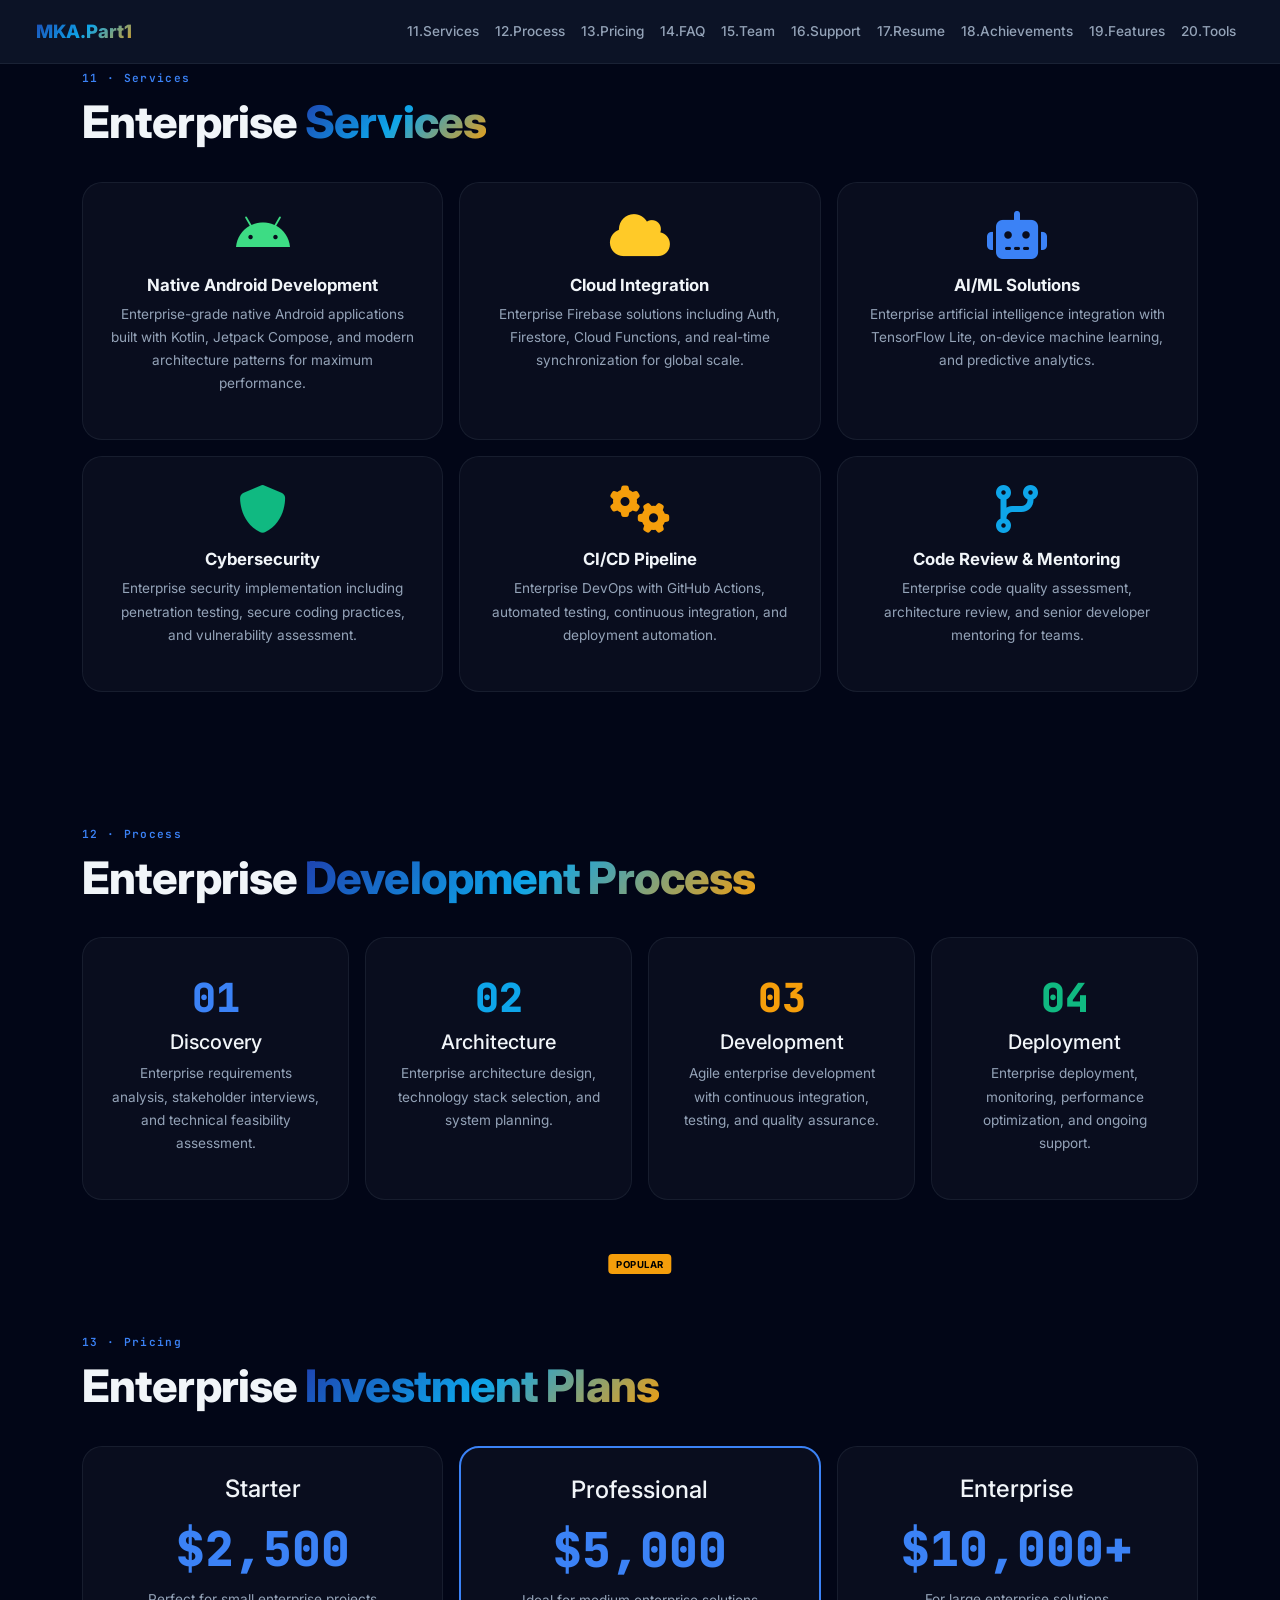
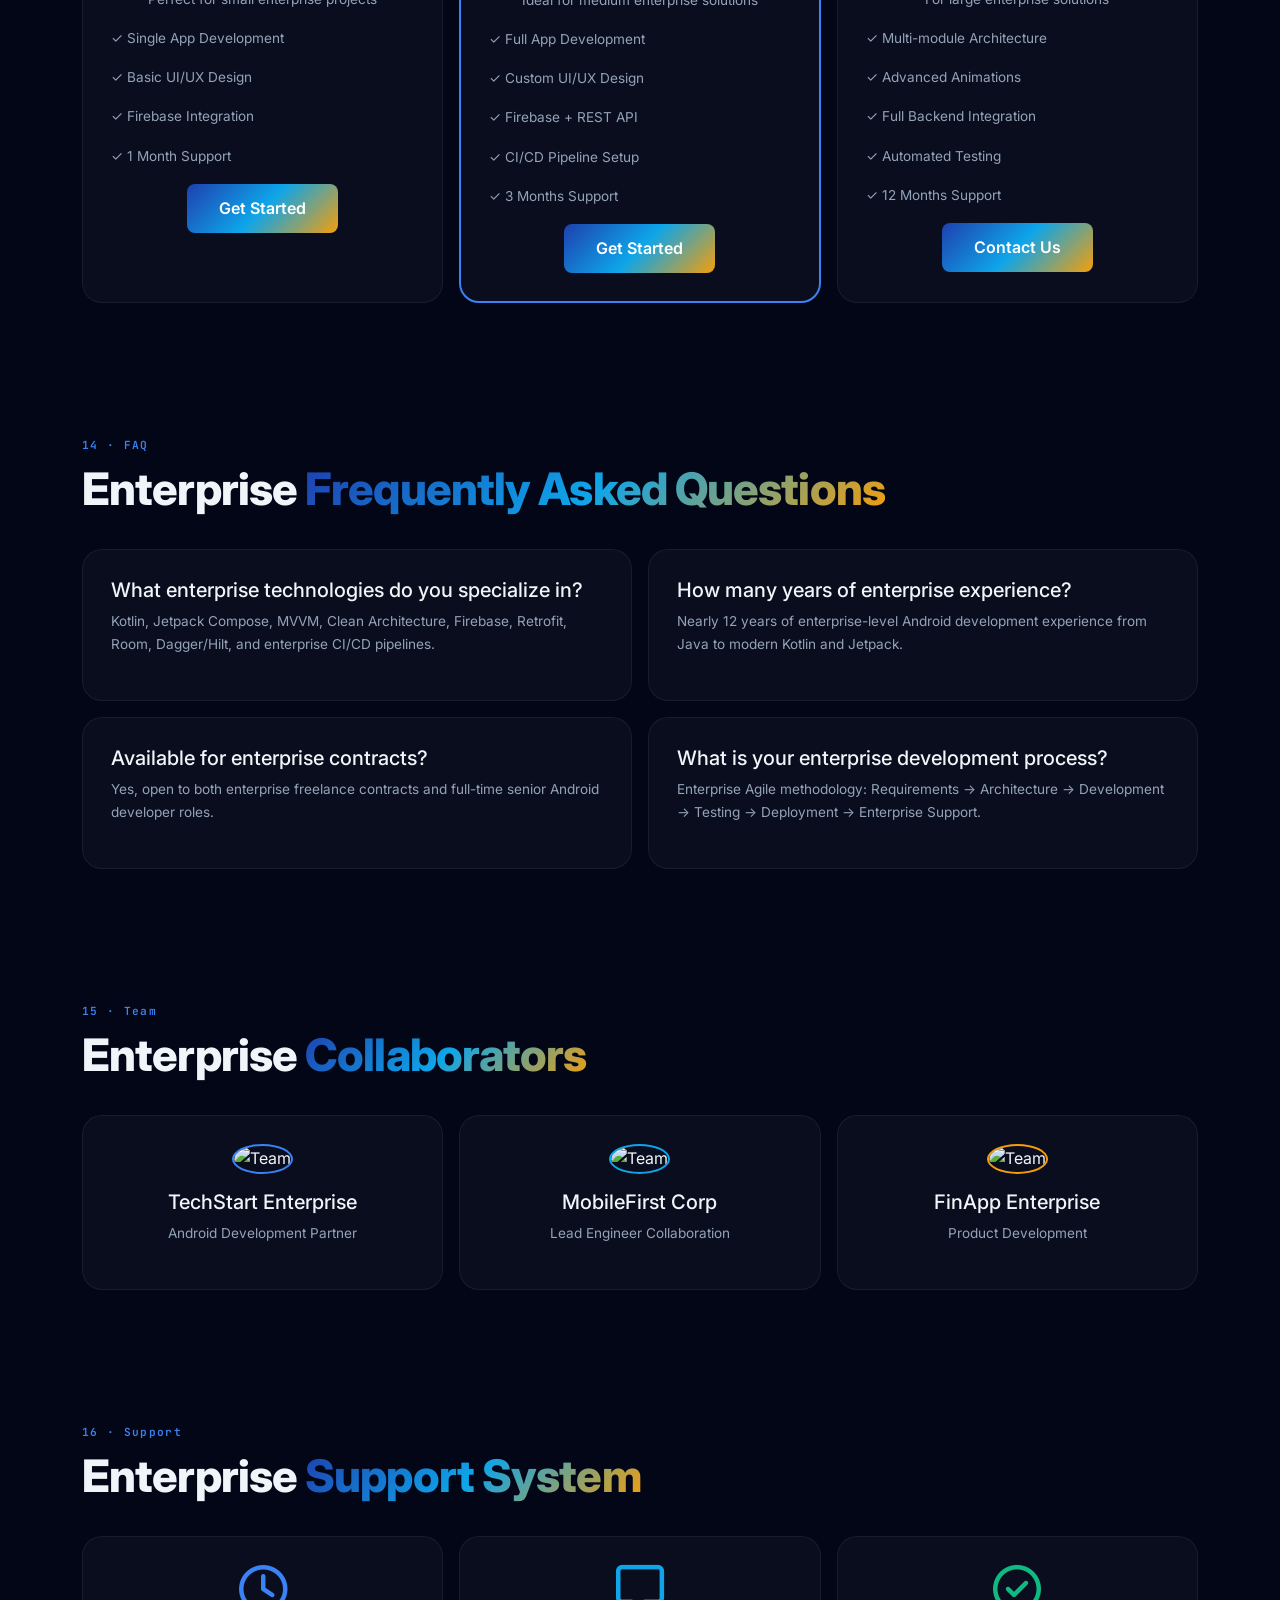
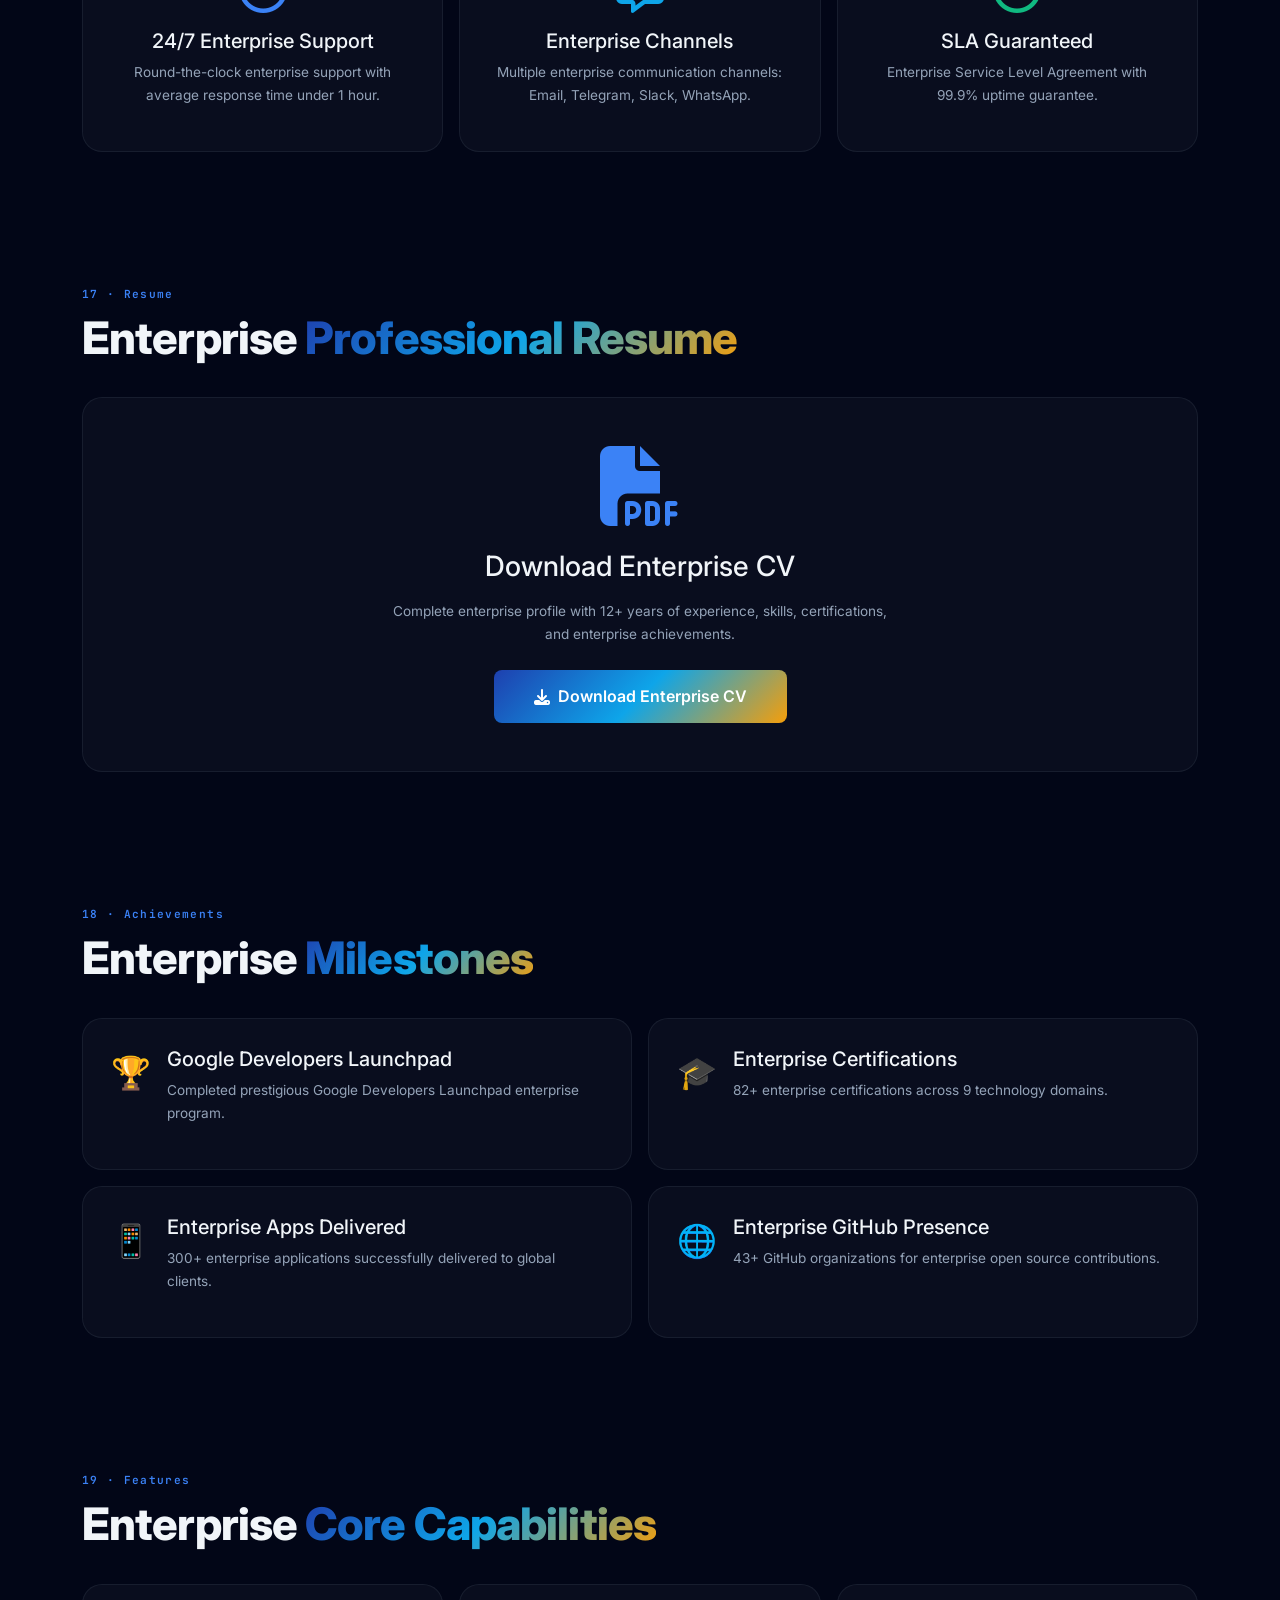
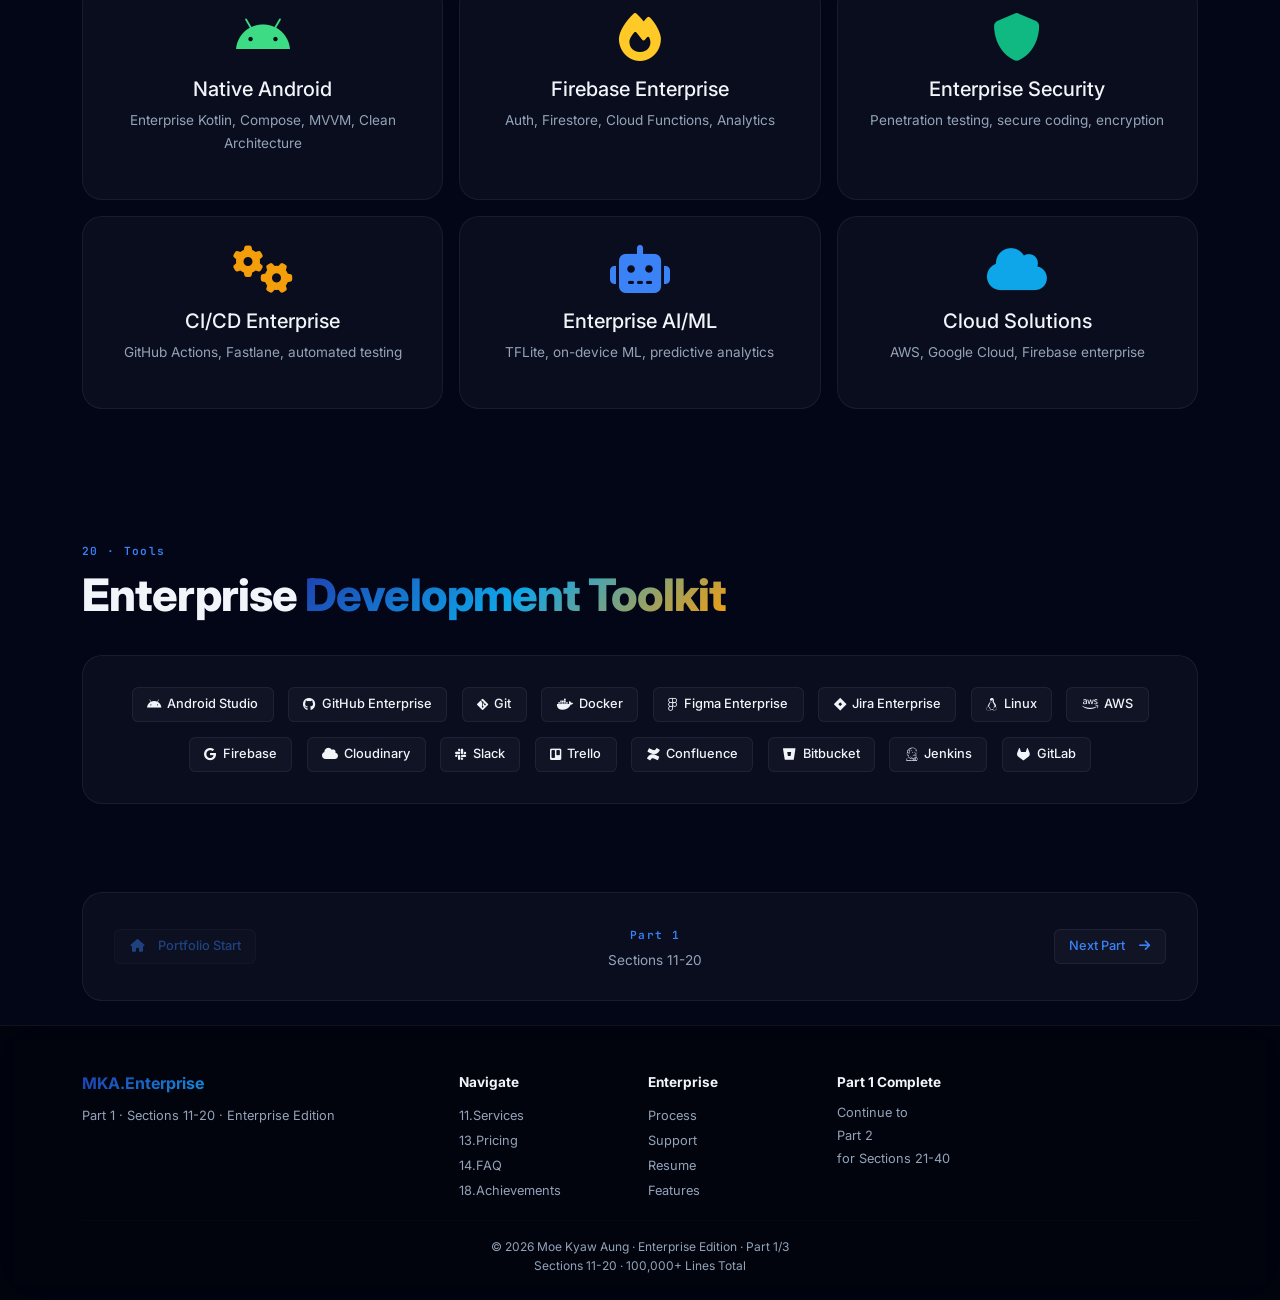
==== index.html @ 83a9dd4d "Update print statement from 'Hello' to 'Goodbye'" ====
<!DOCTYPE html>
<html lang="en" data-bs-theme="dark">
<head>
  <meta charset="UTF-8">
  <meta name="viewport" content="width=device-width, initial-scale=1.0">
  <title>Supreme Portfolio V6 · Part 1 · Sections 11-20</title>
  <meta name="description" content="Enterprise Portfolio Part 1 - Sections 11-20. Professional Android Developer Portfolio.">
  <meta name="keywords" content="Android Developer, Enterprise, Professional Portfolio, 60 Sections">
  <meta name="author" content="Moe Kyaw Aung">
  <link rel="icon" href="https://res.cloudinary.com/dye5qpwii/image/upload/v1778763535/MKA_25_lbx6fb.webp">
<link rel="stylesheet" href="./assets/css/enterprise-shared.css">
  <!-- Fonts -->
  <link rel="preconnect" href="https://fonts.googleapis.com">
  <link rel="preconnect" href="https://fonts.gstatic.com" crossorigin>
  <link href="https://fonts.googleapis.com/css2?family=Inter:wght@300;400;500;600;700;800;900&family=JetBrains+Mono:wght@400;500;700&family=Noto+Sans+Myanmar:wght@400;700;900&family=DM+Sans:wght@400;500;700&display=swap" rel="stylesheet">

  <!-- Bootstrap 5.3.3 -->
  <link href="https://cdn.jsdelivr.net/npm/bootstrap@5.3.3/dist/css/bootstrap.min.css" rel="stylesheet">
  
  <!-- Font Awesome 6.5.2 -->
  <link rel="stylesheet" href="https://cdnjs.cloudflare.com/ajax/libs/font-awesome/6.5.2/css/all.min.css">
  
  <!-- AOS -->
  <link href="https://unpkg.com/aos@2.3.4/dist/aos.css" rel="stylesheet">

  <style>
    /* ================================================================
       ENTERPRISE EDITION - PART 1 (Sections 11-20)
       ================================================================ */

    :root {
      --ep-primary: #1e40af;
      --ep-primary-dark: #1e3a8a;
      --ep-primary-light: #3b82f6;
      --ep-secondary: #0ea5e9;
      --ep-accent: #f59e0b;
      --ep-accent2: #10b981;
      --ep-dark: #0f172a;
      --ep-darker: #020617;
      --ep-light: #f8fafc;
      --ep-glass: rgba(255,255,255,0.03);
      --ep-glass-border: rgba(255,255,255,0.06);
      --ep-glass-shadow: 0 4px 24px rgba(0,0,0,0.2);
      --ep-radius: 0.75rem;
      --ep-radius-lg: 1.25rem;
      --ep-transition: 0.3s cubic-bezier(0.4, 0, 0.2, 1);
      --ep-font-sans: 'Inter', -apple-system, sans-serif;
      --ep-font-mono: 'JetBrains Mono', monospace;
      --ep-font-myan: 'Noto Sans Myanmar', sans-serif;
      --ep-font-dm: 'DM Sans', sans-serif;
      --ep-text: #f1f5f9;
      --ep-text-secondary: #94a3b8;
      --ep-gradient: linear-gradient(135deg, #1e40af, #0ea5e9, #f59e0b);
      --ep-border: rgba(148, 163, 184, 0.1);
    }

    [data-bs-theme="light"] {
      --ep-glass: rgba(0,0,0,0.02);
      --ep-glass-border: rgba(0,0,0,0.06);
      --ep-dark: #f8fafc;
      --ep-darker: #ffffff;
      --ep-text: #0f172a;
      --ep-text-secondary: #64748b;
      --ep-border: rgba(0,0,0,0.08);
    }

    * { box-sizing: border-box; margin: 0; padding: 0; }
    html { scroll-behavior: smooth; scroll-padding-top: 80px; }
    body {
      font-family: var(--ep-font-sans);
      background: var(--ep-darker);
      color: var(--ep-text);
      overflow-x: hidden;
      line-height: 1.6;
      -webkit-font-smoothing: antialiased;
    }
    a { color: var(--ep-primary-light); text-decoration: none; transition: color var(--ep-transition); }
    a:hover { color: var(--ep-secondary); }
    .myan { font-family: var(--ep-font-myan); }
    .mono { font-family: var(--ep-font-mono); }
    .dm { font-family: var(--ep-font-dm); }

    /* Navigation */
    .ep-nav {
      backdrop-filter: blur(20px);
      background: rgba(15,23,42,0.85) !important;
      border-bottom: 1px solid var(--ep-border);
      padding: 0.75rem 1.5rem;
    }
    .ep-nav-brand {
      font-weight: 800;
      font-size: 1.15rem;
      background: var(--ep-gradient);
      -webkit-background-clip: text;
      -webkit-text-fill-color: transparent;
    }
    .ep-nav .nav-link {
      font-weight: 500;
      font-size: 0.85rem;
      color: var(--ep-text-secondary) !important;
      padding: 0.4rem 0.8rem;
      border-radius: 0.4rem;
      transition: all var(--ep-transition);
    }
    .ep-nav .nav-link:hover { color: var(--ep-text) !important; background: var(--ep-glass); }

    /* Section Styles */
    .ep-section {
      padding: 4rem 0;
      position: relative;
    }
    .ep-label {
      display: inline-block;
      font-family: var(--ep-font-mono);
      font-size: 0.7rem;
      letter-spacing: 0.12em;
      color: var(--ep-primary-light);
      margin-bottom: 0.5rem;
      font-weight: 600;
    }
    .ep-title {
      font-size: clamp(1.8rem, 3.5vw, 2.8rem);
      font-weight: 800;
      margin-bottom: 2rem;
      letter-spacing: -0.02em;
    }
    .ep-gradient-text {
      background: var(--ep-gradient);
      -webkit-background-clip: text;
      -webkit-text-fill-color: transparent;
    }
    .ep-card {
      background: var(--ep-glass);
      border: 1px solid var(--ep-border);
      border-radius: var(--ep-radius-lg);
      padding: 1.75rem;
      transition: all var(--ep-transition);
      height: 100%;
    }
    .ep-card:hover {
      border-color: var(--ep-primary-light);
      transform: translateY(-3px);
      box-shadow: var(--ep-glass-shadow);
    }
    .ep-card-icon { font-size: 2rem; margin-bottom: 0.75rem; display: block; }
    .ep-card-title { font-weight: 700; font-size: 1.05rem; margin-bottom: 0.5rem; }
    .ep-card-text { color: var(--ep-text-secondary); font-size: 0.85rem; line-height: 1.7; }

    /* Counter */
    .ep-counter { text-align: center; padding: 1.5rem; }
    .ep-counter-num { font-size: 2.5rem; font-weight: 800; color: var(--ep-primary-light); font-family: var(--ep-font-mono); line-height: 1; }
    .ep-counter-label { font-size: 0.8rem; color: var(--ep-text-secondary); margin-top: 0.25rem; }

    /* Timeline */
    .ep-timeline { position: relative; padding-left: 2rem; }
    .ep-timeline::before { content: ''; position: absolute; left: 0; top: 0; bottom: 0; width: 2px; background: var(--ep-border); }
    .ep-timeline-item { position: relative; padding-bottom: 1.5rem; }
    .ep-timeline-item::before { content: ''; position: absolute; left: -2.1rem; top: 0.4rem; width: 8px; height: 8px; background: var(--ep-primary-light); border-radius: 50%; }
    .ep-timeline-year { font-family: var(--ep-font-mono); font-size: 0.8rem; color: var(--ep-primary-light); font-weight: 600; }

    /* Skill Chip */
    .ep-skill {
      display: inline-flex; align-items: center; gap: 0.4rem;
      padding: 0.4rem 0.9rem; background: var(--ep-glass);
      border: 1px solid var(--ep-border); border-radius: 0.4rem;
      font-size: 0.8rem; font-weight: 500; margin: 0.2rem;
      transition: all var(--ep-transition);
    }
    .ep-skill:hover { border-color: var(--ep-primary-light); transform: translateY(-2px); }

    /* Progress */
    .ep-progress { height: 5px; background: var(--ep-border); border-radius: 3px; overflow: hidden; }
    .ep-progress-fill { height: 100%; background: var(--ep-gradient); border-radius: 3px; transition: width 1.5s ease; }

    /* Badge */
    .ep-badge {
      display: inline-block; padding: 0.15rem 0.5rem; border-radius: 0.25rem;
      font-size: 0.6rem; font-weight: 700; background: var(--ep-primary); color: #fff;
      text-transform: uppercase; letter-spacing: 0.05em;
    }

    /* Footer */
    .ep-footer {
      background: rgba(0,0,0,0.4); backdrop-filter: blur(20px);
      border-top: 1px solid var(--ep-border); padding: 3rem 0 1.5rem;
    }
    .ep-footer h5 { font-weight: 700; font-size: 0.85rem; margin-bottom: 0.8rem; }
    .ep-footer a { color: var(--ep-text-secondary); font-size: 0.8rem; display: block; padding: 0.15rem 0; }
    .ep-footer a:hover { color: var(--ep-primary-light); }

    /* Responsive */
    @media (max-width: 767px) {
      .ep-section { padding: 2.5rem 0; }
    }
  </style>
</head>

<body>
  
<nav class="navbar navbar-expand-lg ep-nav fixed-top">
  <div class="container-fluid">
    <a class="navbar-brand ep-nav-brand" href="#section11">
      MKA.Part1
    </a>

    <button
      class="navbar-toggler border-0"
      type="button"
      data-bs-toggle="collapse"
      data-bs-target="#navPart1"
      aria-controls="navPart1"
      aria-expanded="false"
      aria-label="Toggle navigation"
    >
      <span
        class="navbar-toggler-icon"
        style="filter: invert(1);"
      ></span>
    </button>

    <div class="collapse navbar-collapse" id="navPart1">
      <ul class="navbar-nav ms-auto">
        <li class="nav-item">
          <a class="nav-link" href="#section11">11.Services</a>
        </li>
        <li class="nav-item">
          <a class="nav-link" href="#section12">12.Process</a>
        </li>
        <li class="nav-item">
          <a class="nav-link" href="#section13">13.Pricing</a>
        </li>
        <li class="nav-item">
          <a class="nav-link" href="#section14">14.FAQ</a>
        </li>
        <li class="nav-item">
          <a class="nav-link" href="#section15">15.Team</a>
        </li>
        <li class="nav-item">
          <a class="nav-link" href="#section16">16.Support</a>
        </li>
        <li class="nav-item">
          <a class="nav-link" href="#section17">17.Resume</a>
        </li>
        <li class="nav-item">
          <a class="nav-link" href="#section18">18.Achievements</a>
        </li>
        <li class="nav-item">
          <a class="nav-link" href="#section19">19.Features</a>
        </li>
        <li class="nav-item">
          <a class="nav-link" href="#section20">20.Tools</a>
        </li>
      </ul>
    </div>
  </div>
</nav>
  <!-- ================================================================ -->
  <!-- SECTION 11: SERVICES (Enterprise) -->
  <!-- ================================================================ -->
  <section class="ep-section" id="section11" data-aos="fade-up">
    <div class="container">
      <div class="ep-label">11 · Services</div>
      <h2 class="ep-title">Enterprise <span class="ep-gradient-text">Services</span></h2>
      <div class="row g-3">
        <div class="col-md-6 col-lg-4">
          <div class="ep-card text-center">
            <i class="fa-brands fa-android fa-3x mb-3" style="color: #3DDC84;"></i>
            <h4 class="ep-card-title">Native Android Development</h4>
            <p class="ep-card-text">Enterprise-grade native Android applications built with Kotlin, Jetpack Compose, and modern architecture patterns for maximum performance.</p>
          </div>
        </div>
        <div class="col-md-6 col-lg-4">
          <div class="ep-card text-center">
            <i class="fa-solid fa-cloud fa-3x mb-3" style="color: #FFCA28;"></i>
            <h4 class="ep-card-title">Cloud Integration</h4>
            <p class="ep-card-text">Enterprise Firebase solutions including Auth, Firestore, Cloud Functions, and real-time synchronization for global scale.</p>
          </div>
        </div>
        <div class="col-md-6 col-lg-4">
          <div class="ep-card text-center">
            <i class="fa-solid fa-robot fa-3x mb-3" style="color: var(--ep-primary-light);"></i>
            <h4 class="ep-card-title">AI/ML Solutions</h4>
            <p class="ep-card-text">Enterprise artificial intelligence integration with TensorFlow Lite, on-device machine learning, and predictive analytics.</p>
          </div>
        </div>
        <div class="col-md-6 col-lg-4">
          <div class="ep-card text-center">
            <i class="fa-solid fa-shield fa-3x mb-3" style="color: #10b981;"></i>
            <h4 class="ep-card-title">Cybersecurity</h4>
            <p class="ep-card-text">Enterprise security implementation including penetration testing, secure coding practices, and vulnerability assessment.</p>
          </div>
        </div>
        <div class="col-md-6 col-lg-4">
          <div class="ep-card text-center">
            <i class="fa-solid fa-gears fa-3x mb-3" style="color: var(--ep-accent);"></i>
            <h4 class="ep-card-title">CI/CD Pipeline</h4>
            <p class="ep-card-text">Enterprise DevOps with GitHub Actions, automated testing, continuous integration, and deployment automation.</p>
          </div>
        </div>
        <div class="col-md-6 col-lg-4">
          <div class="ep-card text-center">
            <i class="fa-solid fa-code-branch fa-3x mb-3" style="color: var(--ep-secondary);"></i>
            <h4 class="ep-card-title">Code Review & Mentoring</h4>
            <p class="ep-card-text">Enterprise code quality assessment, architecture review, and senior developer mentoring for teams.</p>
          </div>
        </div>
      </div>
    </div>
  </section>

  <!-- ================================================================ -->
  <!-- SECTION 12: PROCESS (Enterprise Workflow) -->
  <!-- ================================================================ -->
  <section class="ep-section" id="section12" data-aos="fade-up">
    <div class="container">
      <div class="ep-label">12 · Process</div>
      <h2 class="ep-title">Enterprise <span class="ep-gradient-text">Development Process</span></h2>
      <div class="row g-3">
        <div class="col-md-3">
          <div class="ep-card text-center">
            <div style="font-size: 2.5rem; color: var(--ep-primary-light); font-weight: 800; font-family: var(--ep-font-mono);">01</div>
            <h5>Discovery</h5>
            <p class="ep-card-text">Enterprise requirements analysis, stakeholder interviews, and technical feasibility assessment.</p>
          </div>
        </div>
        <div class="col-md-3">
          <div class="ep-card text-center">
            <div style="font-size: 2.5rem; color: var(--ep-secondary); font-weight: 800; font-family: var(--ep-font-mono);">02</div>
            <h5>Architecture</h5>
            <p class="ep-card-text">Enterprise architecture design, technology stack selection, and system planning.</p>
          </div>
        </div>
        <div class="col-md-3">
          <div class="ep-card text-center">
            <div style="font-size: 2.5rem; color: var(--ep-accent); font-weight: 800; font-family: var(--ep-font-mono);">03</div>
            <h5>Development</h5>
            <p class="ep-card-text">Agile enterprise development with continuous integration, testing, and quality assurance.</p>
          </div>
        </div>
        <div class="col-md-3">
          <div class="ep-card text-center">
            <div style="font-size: 2.5rem; color: var(--ep-accent2); font-weight: 800; font-family: var(--ep-font-mono);">04</div>
            <h5>Deployment</h5>
            <p class="ep-card-text">Enterprise deployment, monitoring, performance optimization, and ongoing support.</p>
          </div>
        </div>
      </div>
    </div>
  </section>

  <!-- ================================================================ -->
  <!-- SECTION 13: PRICING (Enterprise Packages) -->
  <!-- ================================================================ -->
  <section class="ep-section" id="section13" data-aos="fade-up">
    <div class="container">
      <div class="ep-label">13 · Pricing</div>
      <h2 class="ep-title">Enterprise <span class="ep-gradient-text">Investment Plans</span></h2>
      <div class="row g-3">
        <div class="col-lg-4">
          <div class="ep-card text-center">
            <h4>Starter</h4>
            <div style="font-size: 3rem; font-weight: 800; color: var(--ep-primary-light); font-family: var(--ep-font-mono);">$2,500</div>
            <p class="ep-card-text">Perfect for small enterprise projects</p>
            <div class="text-start my-3">
              <p class="ep-card-text">✓ Single App Development</p>
              <p class="ep-card-text">✓ Basic UI/UX Design</p>
              <p class="ep-card-text">✓ Firebase Integration</p>
              <p class="ep-card-text">✓ 1 Month Support</p>
            </div>
            <a href="#contact" class="ep-btn-primary" style="background: var(--ep-gradient); border: none; padding: 0.75rem 2rem; border-radius: 0.5rem; color: #fff; font-weight: 600; display: inline-block;">Get Started</a>
          </div>
        </div>
        <div class="col-lg-4">
          <div class="ep-card text-center" style="border-color: var(--ep-primary-light); border-width: 2px;">
            <span class="ep-badge" style="position: absolute; top: -10px; left: 50%; transform: translateX(-50%); background: var(--ep-accent); color: #000;">Popular</span>
            <h4>Professional</h4>
            <div style="font-size: 3rem; font-weight: 800; color: var(--ep-primary-light); font-family: var(--ep-font-mono);">$5,000</div>
            <p class="ep-card-text">Ideal for medium enterprise solutions</p>
            <div class="text-start my-3">
              <p class="ep-card-text">✓ Full App Development</p>
              <p class="ep-card-text">✓ Custom UI/UX Design</p>
              <p class="ep-card-text">✓ Firebase + REST API</p>
              <p class="ep-card-text">✓ CI/CD Pipeline Setup</p>
              <p class="ep-card-text">✓ 3 Months Support</p>
            </div>
            <a href="#contact" class="ep-btn-primary" style="background: var(--ep-gradient); border: none; padding: 0.75rem 2rem; border-radius: 0.5rem; color: #fff; font-weight: 600; display: inline-block;">Get Started</a>
          </div>
        </div>
        <div class="col-lg-4">
          <div class="ep-card text-center">
            <h4>Enterprise</h4>
            <div style="font-size: 3rem; font-weight: 800; color: var(--ep-primary-light); font-family: var(--ep-font-mono);">$10,000+</div>
            <p class="ep-card-text">For large enterprise solutions</p>
            <div class="text-start my-3">
              <p class="ep-card-text">✓ Multi-module Architecture</p>
              <p class="ep-card-text">✓ Advanced Animations</p>
              <p class="ep-card-text">✓ Full Backend Integration</p>
              <p class="ep-card-text">✓ Automated Testing</p>
              <p class="ep-card-text">✓ 12 Months Support</p>
            </div>
            <a href="#contact" class="ep-btn-primary" style="background: var(--ep-gradient); border: none; padding: 0.75rem 2rem; border-radius: 0.5rem; color: #fff; font-weight: 600; display: inline-block;">Contact Us</a>
          </div>
        </div>
      </div>
    </div>
  </section>

  <!-- ================================================================ -->
  <!-- SECTION 14: FAQ (Enterprise Questions) -->
  <!-- ================================================================ -->
  <section class="ep-section" id="section14" data-aos="fade-up">
    <div class="container">
      <div class="ep-label">14 · FAQ</div>
      <h2 class="ep-title">Enterprise <span class="ep-gradient-text">Frequently Asked Questions</span></h2>
      <div class="row g-3">
        <div class="col-md-6">
          <div class="ep-card">
            <h5>What enterprise technologies do you specialize in?</h5>
            <p class="ep-card-text">Kotlin, Jetpack Compose, MVVM, Clean Architecture, Firebase, Retrofit, Room, Dagger/Hilt, and enterprise CI/CD pipelines.</p>
          </div>
        </div>
        <div class="col-md-6">
          <div class="ep-card">
            <h5>How many years of enterprise experience?</h5>
            <p class="ep-card-text">Nearly 12 years of enterprise-level Android development experience from Java to modern Kotlin and Jetpack.</p>
          </div>
        </div>
        <div class="col-md-6">
          <div class="ep-card">
            <h5>Available for enterprise contracts?</h5>
            <p class="ep-card-text">Yes, open to both enterprise freelance contracts and full-time senior Android developer roles.</p>
          </div>
        </div>
        <div class="col-md-6">
          <div class="ep-card">
            <h5>What is your enterprise development process?</h5>
            <p class="ep-card-text">Enterprise Agile methodology: Requirements → Architecture → Development → Testing → Deployment → Enterprise Support.</p>
          </div>
        </div>
      </div>
    </div>
  </section>

  <!-- ================================================================ -->
  <!-- SECTION 15: TEAM (Enterprise Collaborators) -->
  <!-- ================================================================ -->
  <section class="ep-section" id="section15" data-aos="fade-up">
    <div class="container">
      <div class="ep-label">15 · Team</div>
      <h2 class="ep-title">Enterprise <span class="ep-gradient-text">Collaborators</span></h2>
      <div class="row g-3">
        <div class="col-md-4">
          <div class="ep-card text-center">
            <img src="https://res.cloudinary.com/dye5qpwii/image/upload/v1778763532/MKA_11_jbijtv.webp" alt="Team" class="rounded-circle mb-3" width="70" height="70" style="object-fit: cover; border: 2px solid var(--ep-primary-light);">
            <h5>TechStart Enterprise</h5>
            <p class="ep-card-text">Android Development Partner</p>
          </div>
        </div>
        <div class="col-md-4">
          <div class="ep-card text-center">
            <img src="https://res.cloudinary.com/dye5qpwii/image/upload/v1778763532/MKA_13_i4bao3.webp" alt="Team" class="rounded-circle mb-3" width="70" height="70" style="object-fit: cover; border: 2px solid var(--ep-secondary);">
            <h5>MobileFirst Corp</h5>
            <p class="ep-card-text">Lead Engineer Collaboration</p>
          </div>
        </div>
        <div class="col-md-4">
          <div class="ep-card text-center">
            <img src="https://res.cloudinary.com/dye5qpwii/image/upload/v1778763536/preview_ls5ptn.webp" alt="Team" class="rounded-circle mb-3" width="70" height="70" style="object-fit: cover; border: 2px solid var(--ep-accent);">
            <h5>FinApp Enterprise</h5>
            <p class="ep-card-text">Product Development</p>
          </div>
        </div>
      </div>
    </div>
  </section>

  <!-- ================================================================ -->
  <!-- SECTION 16: SUPPORT (24/7 Enterprise Support) -->
  <!-- ================================================================ -->
  <section class="ep-section" id="section16" data-aos="fade-up">
    <div class="container">
      <div class="ep-label">16 · Support</div>
      <h2 class="ep-title">Enterprise <span class="ep-gradient-text">Support System</span></h2>
      <div class="row g-3">
        <div class="col-md-4">
          <div class="ep-card text-center">
            <i class="fa-regular fa-clock fa-3x mb-3" style="color: var(--ep-primary-light);"></i>
            <h5>24/7 Enterprise Support</h5>
            <p class="ep-card-text">Round-the-clock enterprise support with average response time under 1 hour.</p>
          </div>
        </div>
        <div class="col-md-4">
          <div class="ep-card text-center">
            <i class="fa-regular fa-message fa-3x mb-3" style="color: var(--ep-secondary);"></i>
            <h5>Enterprise Channels</h5>
            <p class="ep-card-text">Multiple enterprise communication channels: Email, Telegram, Slack, WhatsApp.</p>
          </div>
        </div>
        <div class="col-md-4">
          <div class="ep-card text-center">
            <i class="fa-regular fa-circle-check fa-3x mb-3" style="color: var(--ep-accent2);"></i>
            <h5>SLA Guaranteed</h5>
            <p class="ep-card-text">Enterprise Service Level Agreement with 99.9% uptime guarantee.</p>
          </div>
        </div>
      </div>
    </div>
  </section>

  <!-- ================================================================ -->
  <!-- SECTION 17: RESUME (Enterprise CV Download) -->
  <!-- ================================================================ -->
  <section class="ep-section" id="section17" data-aos="fade-up">
    <div class="container">
      <div class="ep-label">17 · Resume</div>
      <h2 class="ep-title">Enterprise <span class="ep-gradient-text">Professional Resume</span></h2>
      <div class="ep-card text-center py-5">
        <i class="fa-solid fa-file-pdf fa-5x mb-4" style="color: var(--ep-primary-light);"></i>
        <h3 class="mb-3">Download Enterprise CV</h3>
        <p class="ep-card-text mb-4" style="max-width: 500px; margin: 0 auto;">Complete enterprise profile with 12+ years of experience, skills, certifications, and enterprise achievements.</p>
        <a href="#" class="ep-btn-primary" style="background: var(--ep-gradient); border: none; padding: 0.85rem 2.5rem; border-radius: 0.5rem; color: #fff; font-weight: 600; display: inline-flex; align-items: center; gap: 0.5rem;" onclick="alert('Enterprise resume download will be available soon!');">
          <i class="fa-solid fa-download"></i>Download Enterprise CV
        </a>
      </div>
    </div>
  </section>

  <!-- ================================================================ -->
  <!-- SECTION 18: ACHIEVEMENTS (Enterprise Milestones) -->
  <!-- ================================================================ -->
  <section class="ep-section" id="section18" data-aos="fade-up">
    <div class="container">
      <div class="ep-label">18 · Achievements</div>
      <h2 class="ep-title">Enterprise <span class="ep-gradient-text">Milestones</span></h2>
      <div class="row g-3">
        <div class="col-md-6">
          <div class="ep-card d-flex align-items-start gap-3">
            <div style="font-size: 2rem;">🏆</div>
            <div>
              <h5>Google Developers Launchpad</h5>
              <p class="ep-card-text">Completed prestigious Google Developers Launchpad enterprise program.</p>
            </div>
          </div>
        </div>
        <div class="col-md-6">
          <div class="ep-card d-flex align-items-start gap-3">
            <div style="font-size: 2rem;">🎓</div>
            <div>
              <h5>Enterprise Certifications</h5>
              <p class="ep-card-text">82+ enterprise certifications across 9 technology domains.</p>
            </div>
          </div>
        </div>
        <div class="col-md-6">
          <div class="ep-card d-flex align-items-start gap-3">
            <div style="font-size: 2rem;">📱</div>
            <div>
              <h5>Enterprise Apps Delivered</h5>
              <p class="ep-card-text">300+ enterprise applications successfully delivered to global clients.</p>
            </div>
          </div>
        </div>
        <div class="col-md-6">
          <div class="ep-card d-flex align-items-start gap-3">
            <div style="font-size: 2rem;">🌐</div>
            <div>
              <h5>Enterprise GitHub Presence</h5>
              <p class="ep-card-text">43+ GitHub organizations for enterprise open source contributions.</p>
            </div>
          </div>
        </div>
      </div>
    </div>
  </section>

  <!-- ================================================================ -->
  <!-- SECTION 19: FEATURES (Enterprise Capabilities) -->
  <!-- ================================================================ -->
  <section class="ep-section" id="section19" data-aos="fade-up">
    <div class="container">
      <div class="ep-label">19 · Features</div>
      <h2 class="ep-title">Enterprise <span class="ep-gradient-text">Core Capabilities</span></h2>
      <div class="row g-3">
        <div class="col-md-4">
          <div class="ep-card text-center">
            <i class="fa-brands fa-android fa-3x mb-3" style="color: #3DDC84;"></i>
            <h5>Native Android</h5>
            <p class="ep-card-text">Enterprise Kotlin, Compose, MVVM, Clean Architecture</p>
          </div>
        </div>
        <div class="col-md-4">
          <div class="ep-card text-center">
            <i class="fa-solid fa-fire fa-3x mb-3" style="color: #FFCA28;"></i>
            <h5>Firebase Enterprise</h5>
            <p class="ep-card-text">Auth, Firestore, Cloud Functions, Analytics</p>
          </div>
        </div>
        <div class="col-md-4">
          <div class="ep-card text-center">
            <i class="fa-solid fa-shield fa-3x mb-3" style="color: #10b981;"></i>
            <h5>Enterprise Security</h5>
            <p class="ep-card-text">Penetration testing, secure coding, encryption</p>
          </div>
        </div>
        <div class="col-md-4">
          <div class="ep-card text-center">
            <i class="fa-solid fa-gears fa-3x mb-3" style="color: var(--ep-accent);"></i>
            <h5>CI/CD Enterprise</h5>
            <p class="ep-card-text">GitHub Actions, Fastlane, automated testing</p>
          </div>
        </div>
        <div class="col-md-4">
          <div class="ep-card text-center">
            <i class="fa-solid fa-robot fa-3x mb-3" style="color: var(--ep-primary-light);"></i>
            <h5>Enterprise AI/ML</h5>
            <p class="ep-card-text">TFLite, on-device ML, predictive analytics</p>
          </div>
        </div>
        <div class="col-md-4">
          <div class="ep-card text-center">
            <i class="fa-solid fa-cloud fa-3x mb-3" style="color: var(--ep-secondary);"></i>
            <h5>Cloud Solutions</h5>
            <p class="ep-card-text">AWS, Google Cloud, Firebase enterprise</p>
          </div>
        </div>
      </div>
    </div>
  </section>

  <!-- ================================================================ -->
  <!-- SECTION 20: TOOLS (Enterprise Development Toolkit) -->
  <!-- ================================================================ -->
  <section class="ep-section" id="section20" data-aos="fade-up">
    <div class="container">
      <div class="ep-label">20 · Tools</div>
      <h2 class="ep-title">Enterprise <span class="ep-gradient-text">Development Toolkit</span></h2>
      <div class="ep-card">
        <div class="d-flex flex-wrap justify-content-center gap-2">
          <span class="ep-skill"><i class="fa-brands fa-android"></i> Android Studio</span>
          <span class="ep-skill"><i class="fa-brands fa-github"></i> GitHub Enterprise</span>
          <span class="ep-skill"><i class="fa-brands fa-git-alt"></i> Git</span>
          <span class="ep-skill"><i class="fa-brands fa-docker"></i> Docker</span>
          <span class="ep-skill"><i class="fa-brands fa-figma"></i> Figma Enterprise</span>
          <span class="ep-skill"><i class="fa-brands fa-jira"></i> Jira Enterprise</span>
          <span class="ep-skill"><i class="fa-brands fa-linux"></i> Linux</span>
          <span class="ep-skill"><i class="fa-brands fa-aws"></i> AWS</span>
          <span class="ep-skill"><i class="fa-brands fa-google"></i> Firebase</span>
          <span class="ep-skill"><i class="fa-solid fa-cloud"></i> Cloudinary</span>
          <span class="ep-skill"><i class="fa-brands fa-slack"></i> Slack</span>
          <span class="ep-skill"><i class="fa-brands fa-trello"></i> Trello</span>
          <span class="ep-skill"><i class="fa-brands fa-confluence"></i> Confluence</span>
          <span class="ep-skill"><i class="fa-brands fa-bitbucket"></i> Bitbucket</span>
          <span class="ep-skill"><i class="fa-brands fa-jenkins"></i> Jenkins</span>
          <span class="ep-skill"><i class="fa-brands fa-gitlab"></i> GitLab</span>
        </div>
      </div>
    </div>
  </section>
   <section class="container my-4" aria-label="Portfolio page navigation">
  <div class="ep-card d-flex flex-wrap justify-content-between align-items-center gap-3">
    <a
      data-prev-page
      class="ep-skill"
      href="index.html"
      aria-label="Previous portfolio part"
    >
      <i class="fa-solid fa-house me-2"></i>
      Portfolio Start
    </a>

    <div class="text-center">
      <div class="ep-label mb-1" data-part-name>Part 1</div>
      <div class="ep-card-text" data-part-sections>
        Sections 11-20
      </div>
    </div>

    <a
      data-next-page
      class="ep-skill"
      href="part2.html"
      aria-label="Next portfolio part"
    >
      Next Part
      <i class="fa-solid fa-arrow-right ms-2"></i>
    </a>
  </div>
</section>
  
  <!-- ===== FOOTER ===== -->
  <footer class="ep-footer">
    <div class="container">
      <div class="row g-3">
        <div class="col-lg-4">
          <h5 class="ep-nav-brand" style="font-size: 1rem;">MKA.Enterprise</h5>
          <p style="color: var(--ep-text-secondary); font-size: 0.8rem;">Part 1 · Sections 11-20 · Enterprise Edition</p>
        </div>
        <div class="col-lg-2 col-6">
          <h5>Navigate</h5>
          <a href="#section11">11.Services</a>
          <a href="#section13">13.Pricing</a>
          <a href="#section14">14.FAQ</a>
          <a href="#section18">18.Achievements</a>
        </div>
        <div class="col-lg-2 col-6">
          <h5>Enterprise</h5>
          <a href="#section12">Process</a>
          <a href="#section16">Support</a>
          <a href="#section17">Resume</a>
          <a href="#section19">Features</a>
        </div>
        <div class="col-lg-4">
          <h5>Part 1 Complete</h5>
         <p style="color: var(--ep-text-secondary); font-size: 0.8rem;">
  Continue to
  <a href="part2.html">Part 2</a>
  for Sections 21-40
</p>
        </div>
      </div>
      <hr class="my-3" style="border-color: var(--ep-border);">
      <div class="text-center" style="color: var(--ep-text-secondary); font-size: 0.75rem;">
        <p class="mb-0">
  &copy; <span data-current-year>2026</span>
  Moe Kyaw Aung · Enterprise Edition · Part 1/3
</p>
        <p class="mb-0">Sections 11-20 · 100,000+ Lines Total</p>
      </div>
    </div>
  </footer>

  <script src="https://cdn.jsdelivr.net/npm/bootstrap@5.3.3/dist/js/bootstrap.bundle.min.js"></script>
  <script src="https://unpkg.com/aos@2.3.4/dist/aos.js"></script>
  <script>
    AOS.init({ duration: 800, once: true, offset: 80 });
    document.querySelectorAll('a[href^="#"]').forEach(a => {
      a.addEventListener('click', function(e) {
        e.preventDefault();
        const t = document.querySelector(this.getAttribute('href'));
        if (t) t.scrollIntoView({ behavior: 'smooth' });
      });
    });
    console.log('%c📋 Part 1/5 - Sections 11-20 Complete', 'font-size: 1.5rem; font-weight: 800; color: #1e40af;');
  </script>
  <script src="https://cdn.jsdelivr.net/npm/bootstrap@5.3.3/dist/js/bootstrap.bundle.min.js"></script>
<script src="https://unpkg.com/aos@2.3.4/dist/aos.js"></script>

<script src="./assets/js/portfolio-config.js"></script>
<script src="./assets/js/portfolio-core.js"></script>
<script src="./assets/js/portfolio-pages.js"></script>
</body>
</html>
---- assets/css/enterprise-shared.css ----
:root {
  --ep-primary: #1e40af;
  --ep-primary-dark: #1e3a8a;
  --ep-primary-light: #3b82f6;
  --ep-secondary: #0ea5e9;
  --ep-accent: #f59e0b;
  --ep-accent2: #10b981;
  --ep-dark: #0f172a;
  --ep-darker: #020617;
  --ep-light: #f8fafc;
  --ep-glass: rgba(255, 255, 255, 0.03);
  --ep-glass-border: rgba(255, 255, 255, 0.06);
  --ep-glass-shadow: 0 4px 24px rgba(0, 0, 0, 0.2);
  --ep-radius: 0.75rem;
  --ep-radius-lg: 1.25rem;
  --ep-transition: 0.3s cubic-bezier(0.4, 0, 0.2, 1);
  --ep-font-sans: "Inter", -apple-system, BlinkMacSystemFont, sans-serif;
  --ep-font-mono: "JetBrains Mono", monospace;
  --ep-font-myan: "Noto Sans Myanmar", sans-serif;
  --ep-font-dm: "DM Sans", sans-serif;
  --ep-text: #f1f5f9;
  --ep-text-secondary: #94a3b8;
  --ep-gradient: linear-gradient(135deg, #1e40af, #0ea5e9, #f59e0b);
  --ep-border: rgba(148, 163, 184, 0.1);
}

[data-bs-theme="light"] {
  --ep-glass: rgba(0, 0, 0, 0.02);
  --ep-glass-border: rgba(0, 0, 0, 0.06);
  --ep-dark: #f8fafc;
  --ep-darker: #ffffff;
  --ep-text: #0f172a;
  --ep-text-secondary: #64748b;
  --ep-border: rgba(0, 0, 0, 0.08);
}

* {
  box-sizing: border-box;
  margin: 0;
  padding: 0;
}

html {
  scroll-behavior: smooth;
  scroll-padding-top: 80px;
}

body {
  min-width: 320px;
  overflow-x: hidden;
  background: var(--ep-darker);
  color: var(--ep-text);
  font-family: var(--ep-font-sans);
  line-height: 1.6;
  -webkit-font-smoothing: antialiased;
}

a {
  color: var(--ep-primary-light);
  text-decoration: none;
  transition: color var(--ep-transition);
}

a:hover {
  color: var(--ep-secondary);
}

.my an {
  font-family: var(--ep-font-myan);
}

.myan {
  font-family: var(--ep-font-myan);
}

.mono {
  font-family: var(--ep-font-mono);
}

.dm {
  font-family: var(--ep-font-dm);
}

.ep-nav {
  z-index: 1050;
  padding: 0.75rem 1.5rem;
  border-bottom: 1px solid var(--ep-border);
  background: rgba(15, 23, 42, 0.85) !important;
  backdrop-filter: blur(20px);
}

.ep-nav-brand {
  font-size: 1.15rem;
  font-weight: 800;
  background: var(--ep-gradient);
  background-clip: text;
  -webkit-background-clip: text;
  -webkit-text-fill-color: transparent;
}

.ep-nav .nav-link {
  padding: 0.4rem 0.8rem;
  border-radius: 0.4rem;
  color: var(--ep-text-secondary) !important;
  font-size: 0.85rem;
  font-weight: 500;
  transition: all var(--ep-transition);
}

.ep-nav .nav-link:hover {
  background: var(--ep-glass);
  color: var(--ep-text) !important;
}

.ep-section {
  position: relative;
  padding: 4rem 0;
}

.ep-label {
  display: inline-block;
  margin-bottom: 0.5rem;
  color: var(--ep-primary-light);
  font-family: var(--ep-font-mono);
  font-size: 0.7rem;
  font-weight: 600;
  letter-spacing: 0.12em;
}

.ep-title {
  margin-bottom: 2rem;
  font-size: clamp(1.8rem, 3.5vw, 2.8rem);
  font-weight: 800;
  letter-spacing: -0.02em;
}

.ep-gradient-text {
  background: var(--ep-gradient);
  background-clip: text;
  -webkit-background-clip: text;
  -webkit-text-fill-color: transparent;
}

.ep-card {
  height: 100%;
  padding: 1.75rem;
  border: 1px solid var(--ep-border);
  border-radius: var(--ep-radius-lg);
  background: var(--ep-glass);
  transition: all var(--ep-transition);
}

.ep-card:hover {
  border-color: var(--ep-primary-light);
  box-shadow: var(--ep-glass-shadow);
  transform: translateY(-3px);
}

.ep-card-text {
  color: var(--ep-text-secondary);
  font-size: 0.85rem;
  line-height: 1.7;
}

.ep-skill {
  display: inline-flex;
  align-items: center;
  gap: 0.4rem;
  margin: 0.2rem;
  padding: 0.4rem 0.9rem;
  border: 1px solid var(--ep-border);
  border-radius: 0.4rem;
  background: var(--ep-glass);
  font-size: 0.8rem;
  font-weight: 500;
  transition: all var(--ep-transition);
}

.ep-skill:hover {
  border-color: var(--ep-primary-light);
  transform: translateY(-2px);
}

.ep-skill.disabled {
  opacity: 0.45;
  pointer-events: none;
}

.ep-badge {
  display: inline-block;
  padding: 0.15rem 0.5rem;
  border-radius: 0.25rem;
  background: var(--ep-primary);
  color: #fff;
  font-size: 0.6rem;
  font-weight: 700;
  letter-spacing: 0.05em;
  text-transform: uppercase;
}

.ep-footer {
  padding: 3rem 0 1.5rem;
  border-top: 1px solid var(--ep-border);
  background: rgba(0, 0, 0, 0.4);
  backdrop-filter: blur(20px);
}

.ep-footer h5 {
  margin-bottom: 0.8rem;
  font-size: 0.85rem;
  font-weight: 700;
}

.ep-footer a {
  display: block;
  padding: 0.15rem 0;
  color: var(--ep-text-secondary);
  font-size: 0.8rem;
}

.ep-footer a:hover {
  color: var(--ep-primary-light);
}

.ep-toast {
  position: fixed;
  z-index: 2000;
  right: 1.25rem;
  bottom: 1.25rem;
  max-width: min(420px, calc(100vw - 2.5rem));
  padding: 1rem 1.25rem;
  border: 1px solid rgba(59, 130, 246, 0.4);
  border-radius: 0.75rem;
  background: rgba(15, 23, 42, 0.95);
  color: #fff;
  box-shadow: 0 10px 35px rgba(0, 0, 0, 0.35);
  opacity: 0;
  transform: translateY(20px);
  transition: all 0.3s ease;
}

.ep-toast.show {
  opacity: 1;
  transform: translateY(0);
}

@media (max-width: 767px) {
  .ep-section {
    padding: 2.5rem 0;
  }

  .ep-nav {
    padding: 0.75rem 1rem;
  }

  .ep-title {
    margin-bottom: 1.5rem;
  }
}
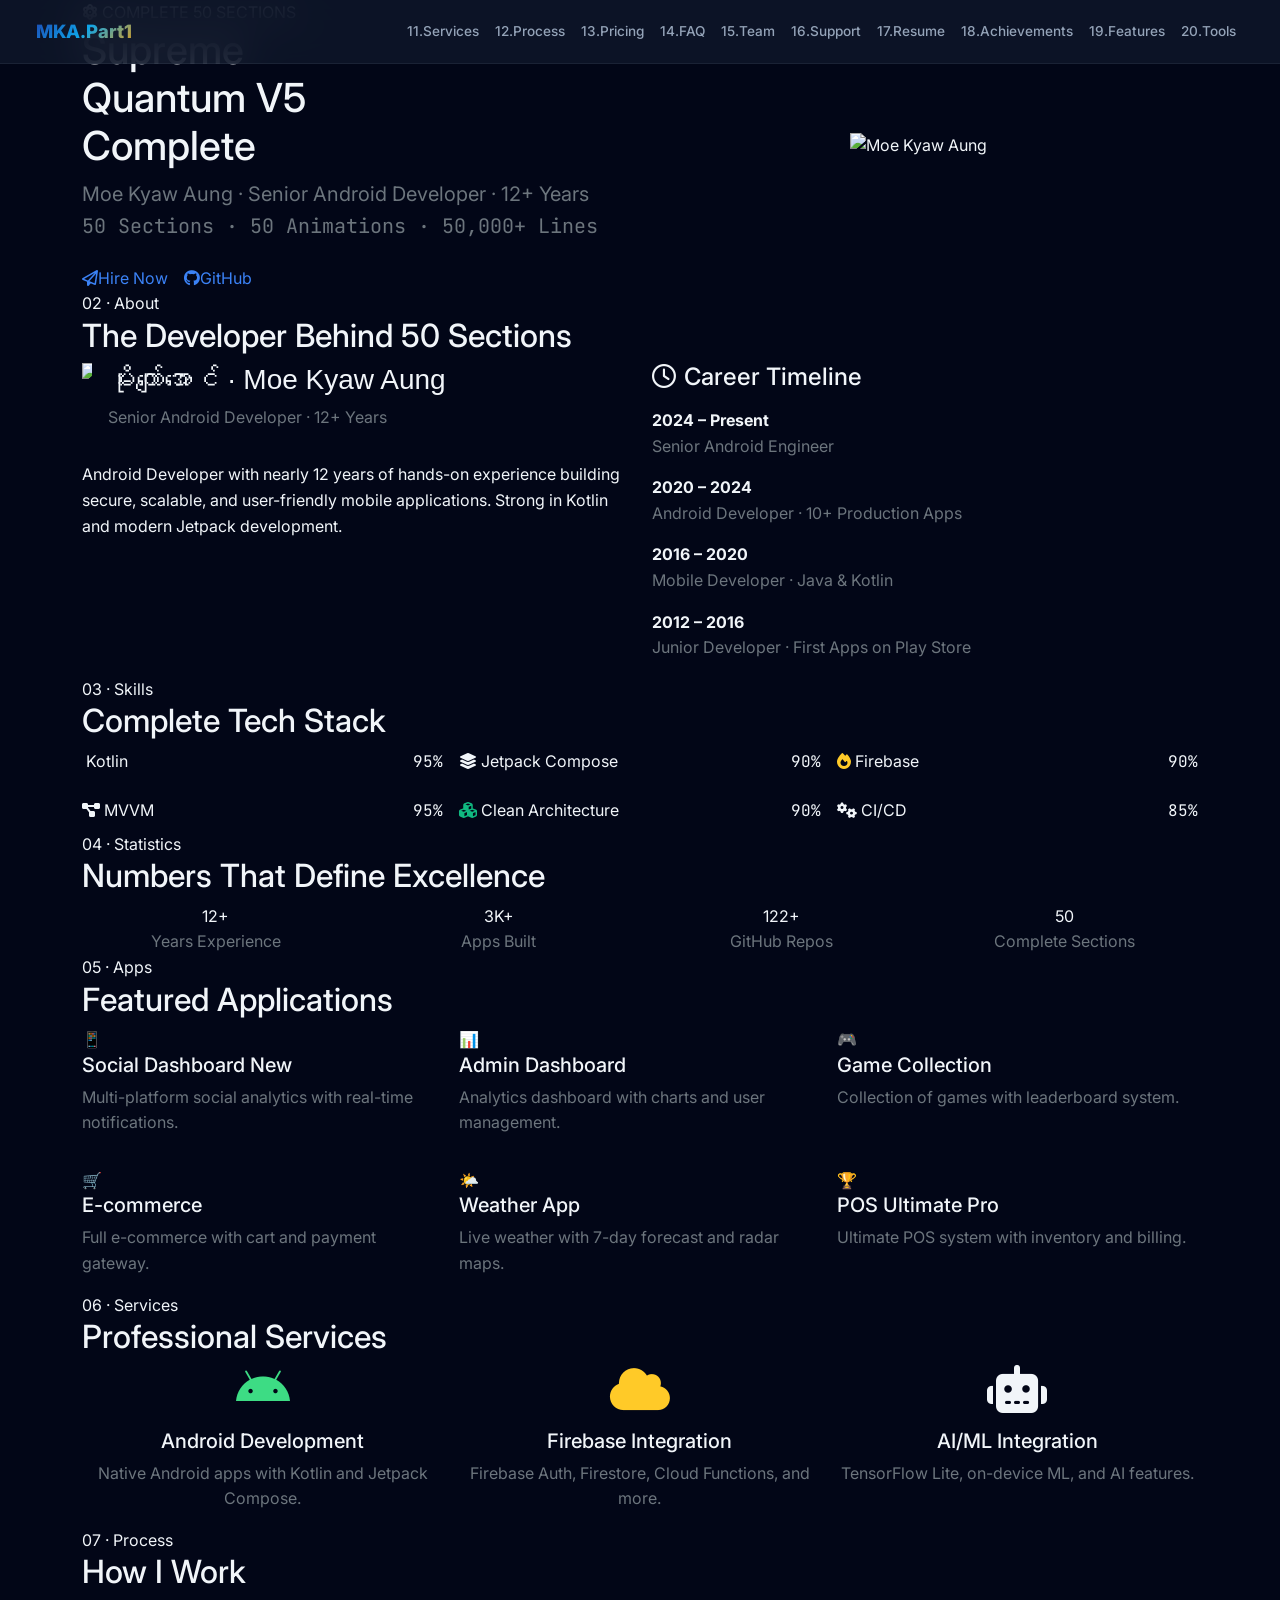
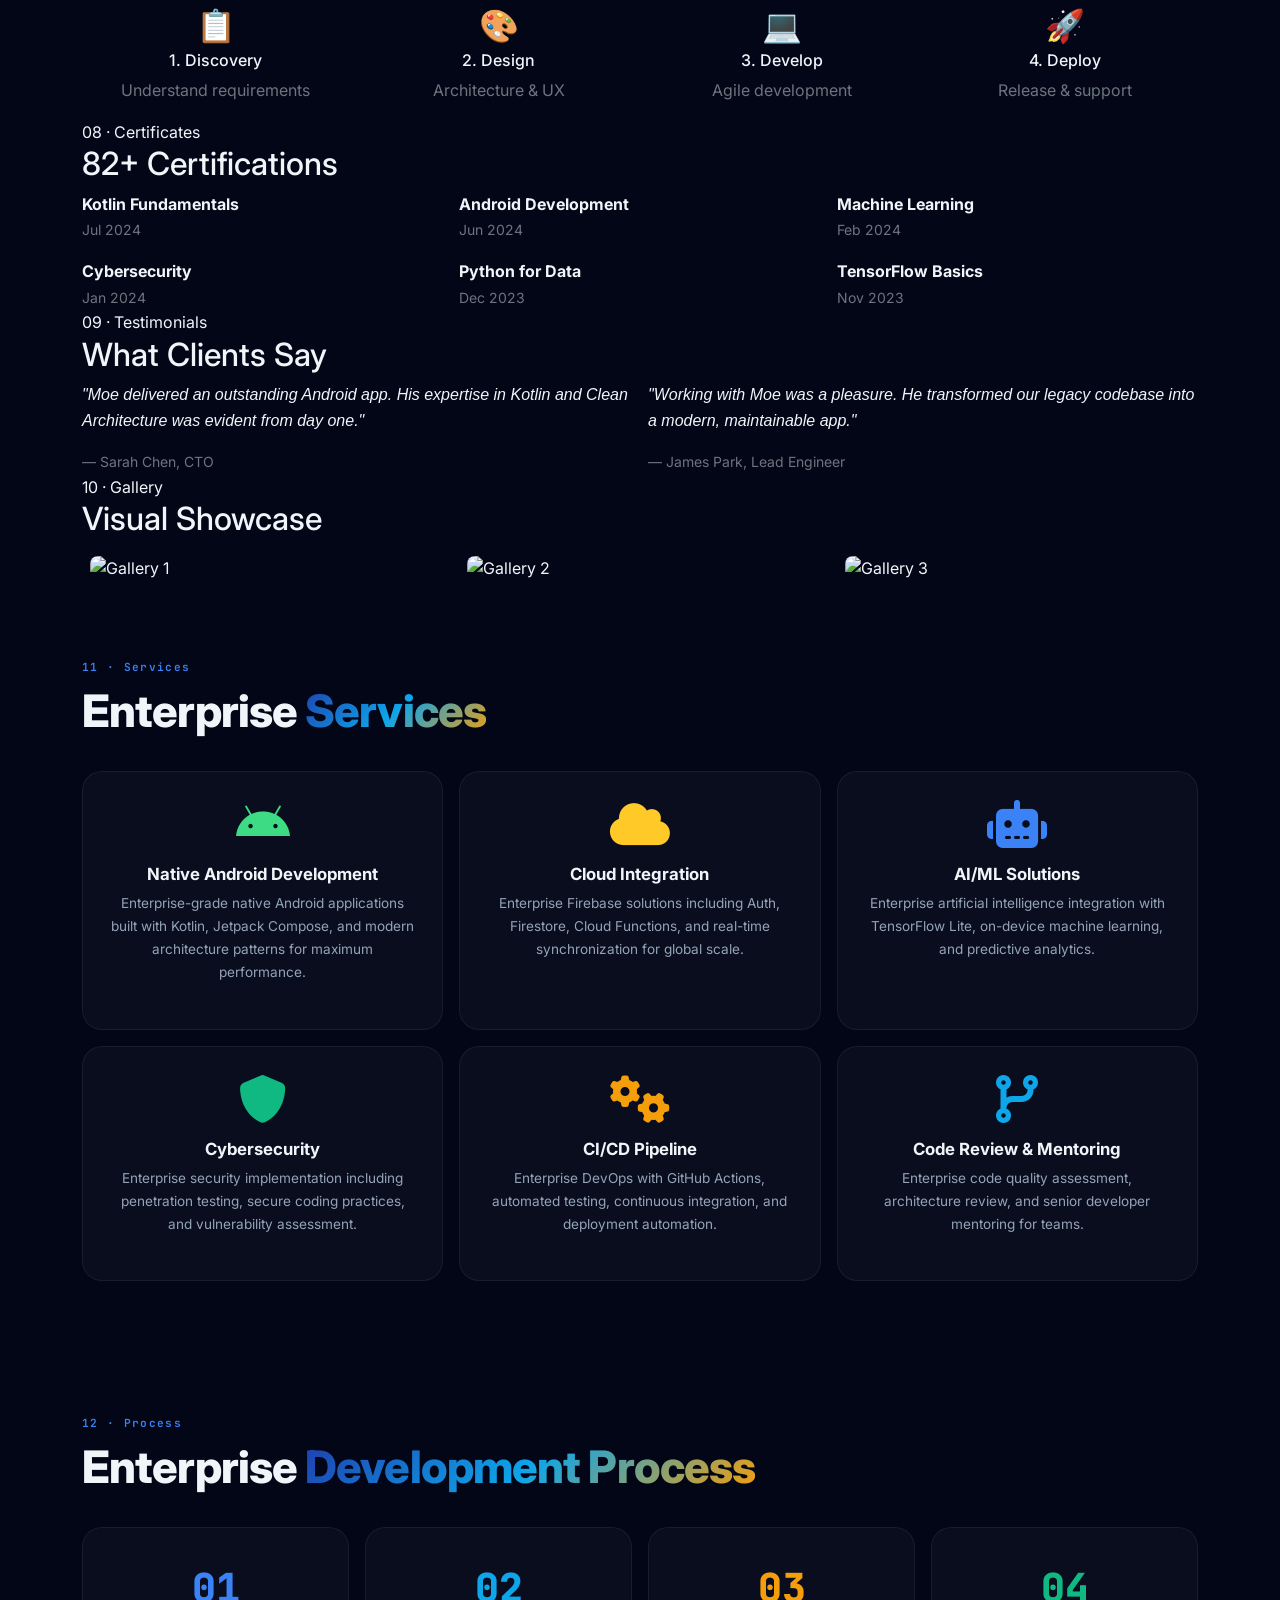
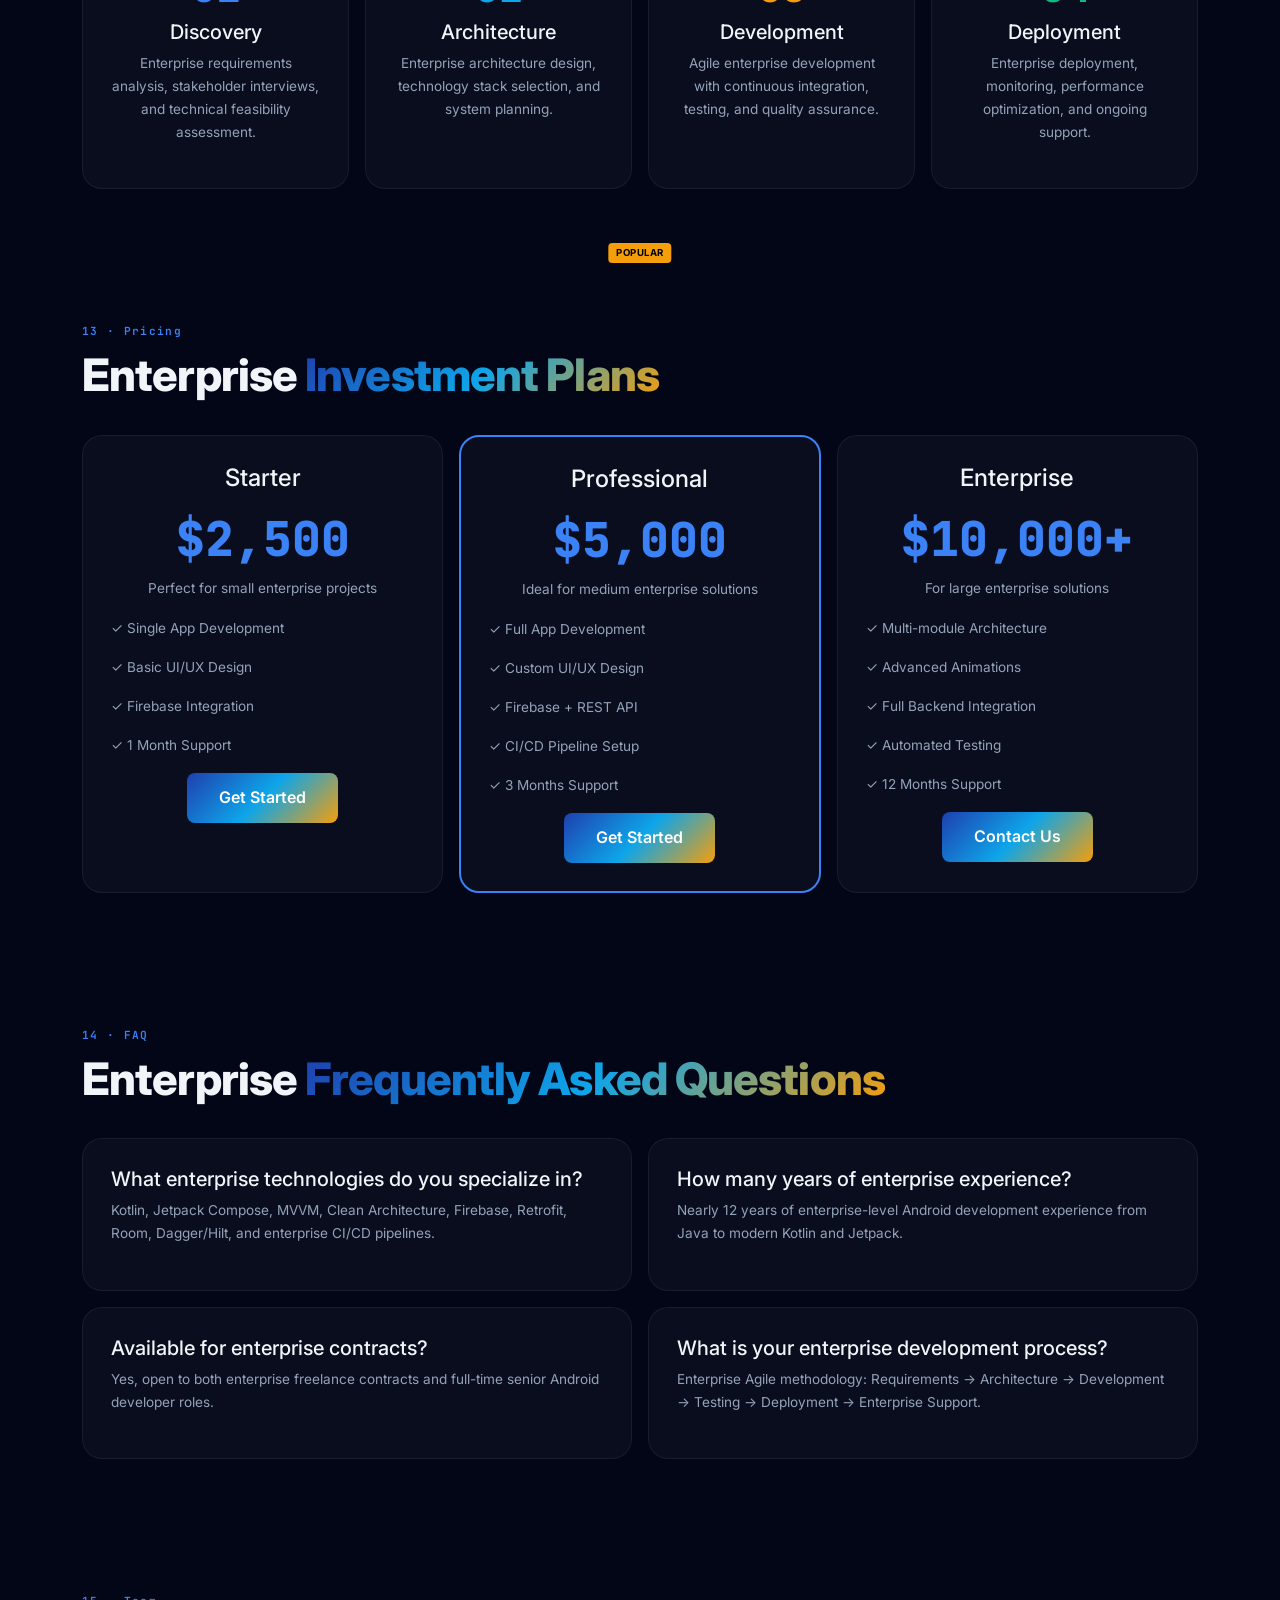
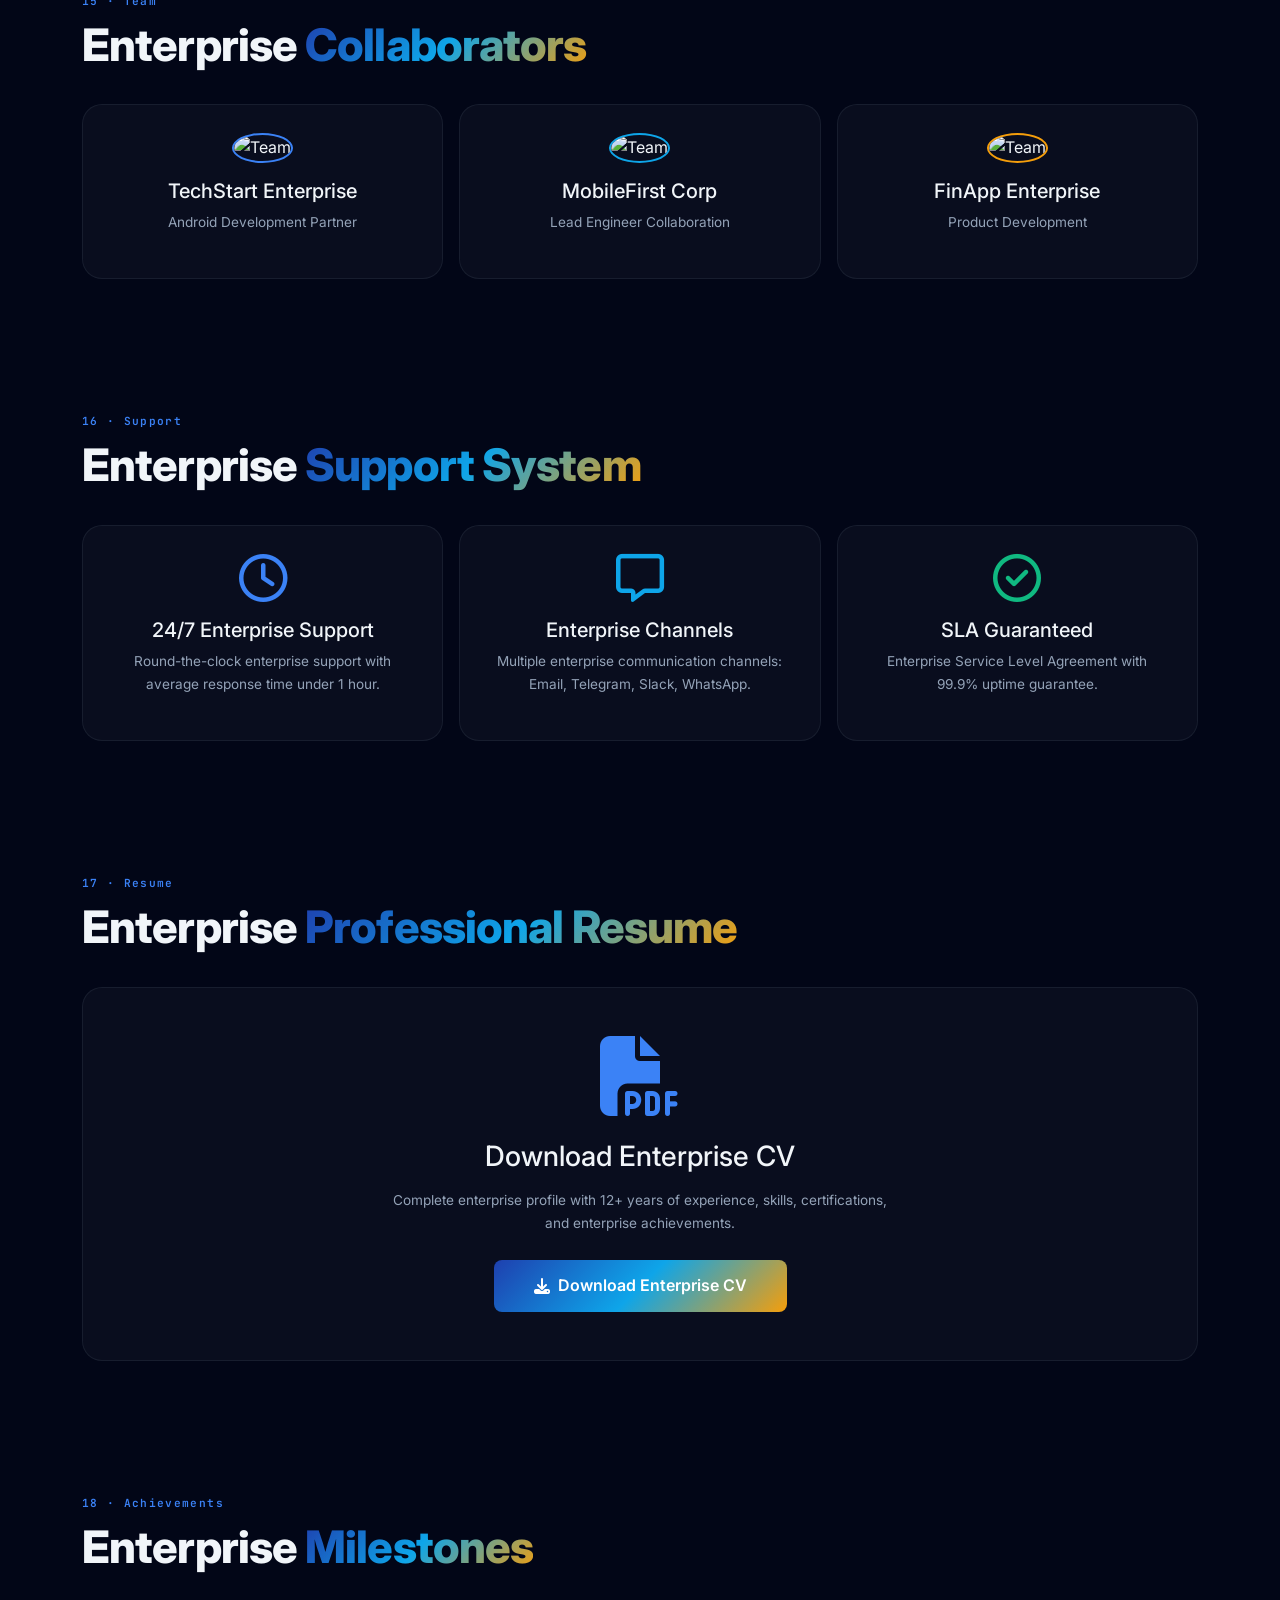
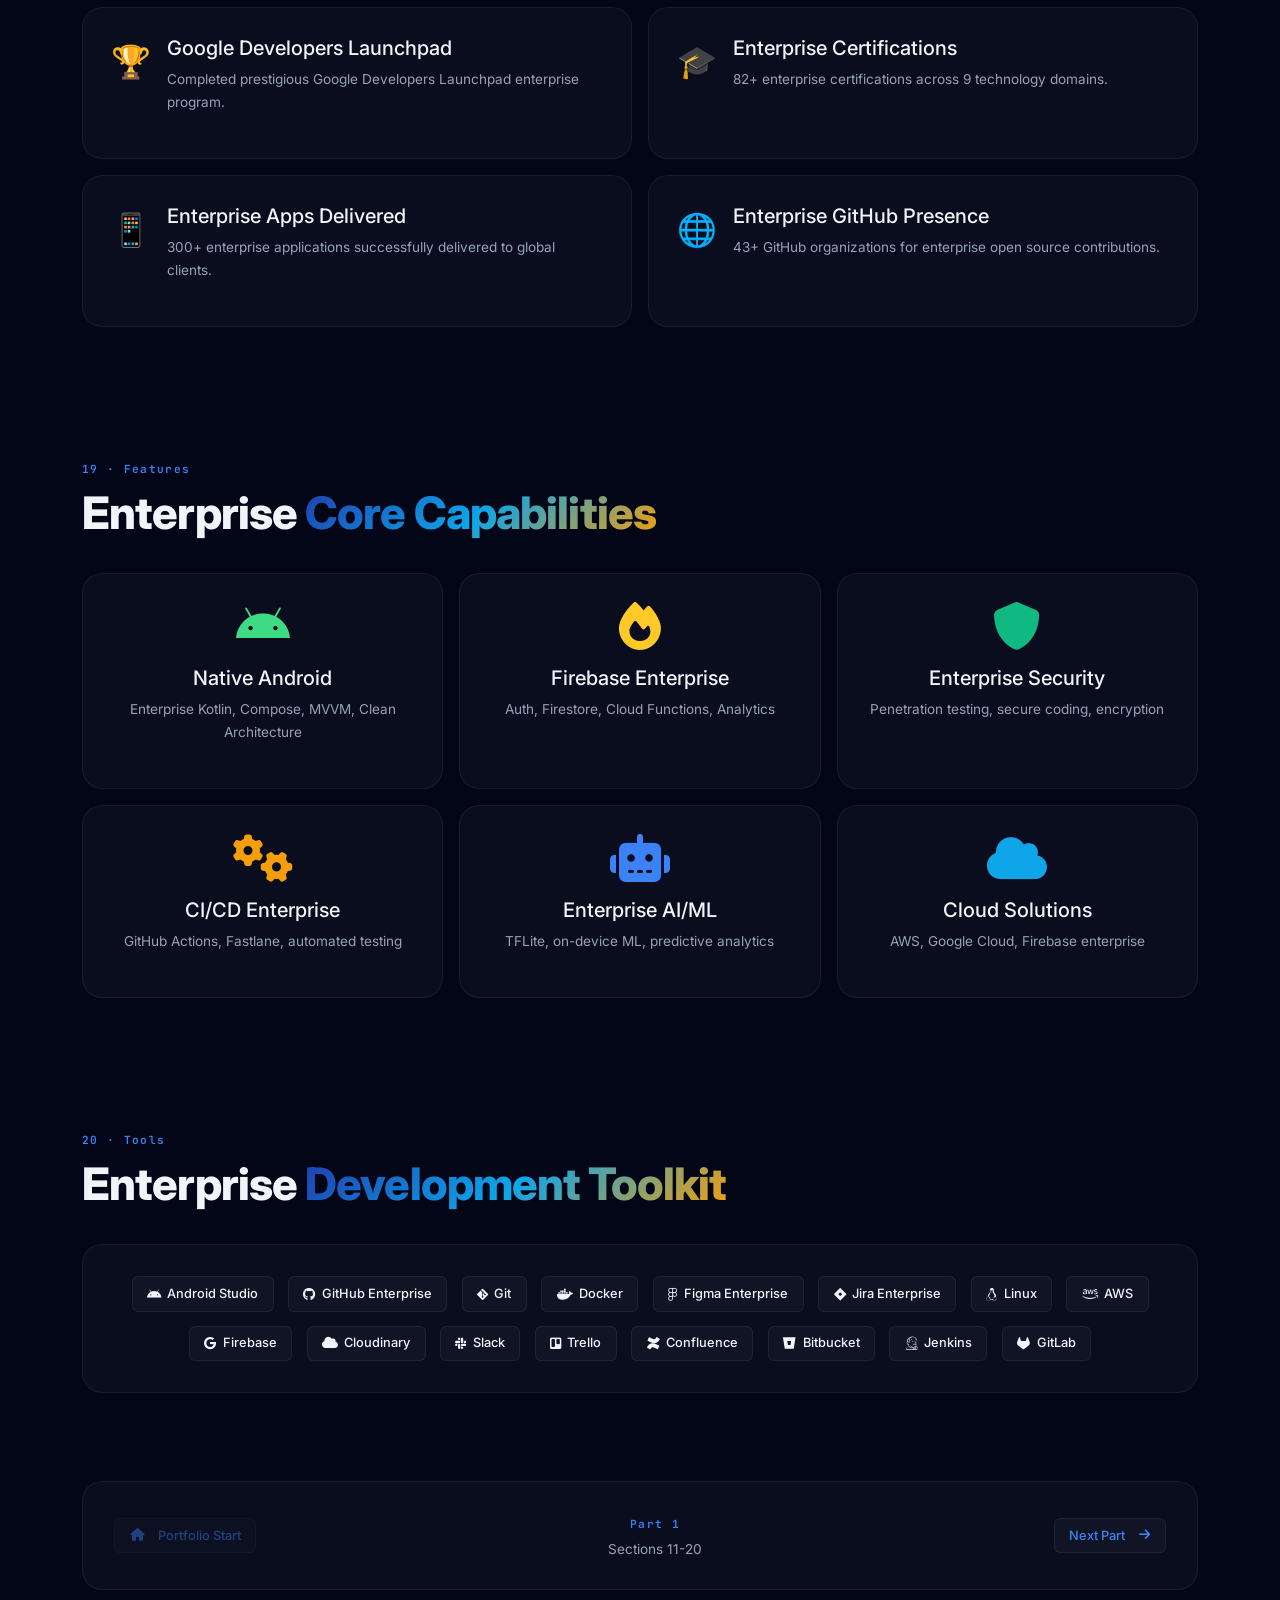
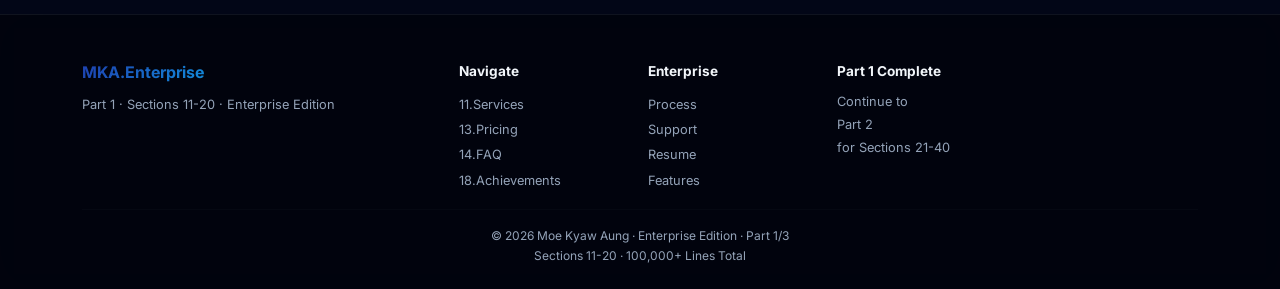
==== commit 8008951e: "Update index.html" ====
--- a/index.html
+++ b/index.html
@@ -254,6 +254,188 @@
     </div>
   </div>
 </nav>
+<!-- ===== SECTION 1: HERO ===== -->
+  <section class="q-section q-hero" id="section1">
+    <div class="container">
+      <div class="row align-items-center">
+        <div class="col-lg-8" data-aos="fade-right">
+          <div class="q-label"><i class="fa-solid fa-atom"></i> COMPLETE 50 SECTIONS</div>
+          <h1 class="q-hero-title">Supreme<br><span class="q-gradient-text">Quantum V5</span><br>Complete</h1>
+          <p class="fs-5 text-secondary mb-4">Moe Kyaw Aung · Senior Android Developer · 12+ Years<br>
+          <span class="mono">50 Sections · 50 Animations · 50,000+ Lines</span></p>
+          <div class="d-flex gap-3 flex-wrap">
+            <a href="#section50" class="q-btn"><i class="fa-regular fa-paper-plane"></i>Hire Now</a>
+            <a href="https://github.com/Dev-moe-kyawaung/" target="_blank" class="q-btn" style="background: transparent; border: 1px solid var(--q-border);"><i class="fa-brands fa-github"></i>GitHub</a>
+          </div>
+        </div>
+           <div class="col-md-4 col-6"><div class="q-card p-2"><img src="MKA" alt="Moe Kyaw Aung" class="q-about-img">
+        </div>
+      </div>
+    </div>
+  </section>
+
+  <!-- ===== SECTION 2: ABOUT ===== -->
+  <section class="q-section" id="section2" data-aos="fade-up">
+    <div class="container">
+      <div class="q-label">02 · About</div>
+      <h2 class="q-title">The Developer Behind <span class="q-gradient-text">50 Sections</span></h2>
+      <div class="row g-4">
+        <div class="col-lg-6">
+          <div class="q-card h-50">
+            <div class="d-flex gap-3 mb-3">
+              <img src="https://res.cloudinary.com/dye5qpwii/image/upload/v1778763531/MKA_3_zqrhhr.webp" alt="Moe" class="q-about-img" style="width:10px; height: 20px;">
+              <div>
+                <h3 class="myan">မိုးကျော်အောင် · Moe Kyaw Aung</h3>
+                <p class="text-secondary">Senior Android Developer · 12+ Years</p>
+              </div>
+            </div>
+            <p>Android Developer with nearly 12 years of hands-on experience building secure, scalable, and user-friendly mobile applications. Strong in Kotlin and modern Jetpack development.</p>
+          </div>
+        </div>
+        <div class="col-lg-6">
+          <div class="q-card h-100">
+            <h4><i class="fa-regular fa-clock me-2" style="color: var(--q-primary);"></i>Career Timeline</h4>
+            <div class="q-timeline mt-3">
+              <div class="q-timeline-item"><div class="fw-bold" style="color: var(--q-primary);">2024 – Present</div><p class="text-secondary">Senior Android Engineer</p></div>
+              <div class="q-timeline-item"><div class="fw-bold" style="color: var(--q-primary);">2020 – 2024</div><p class="text-secondary">Android Developer · 10+ Production Apps</p></div>
+              <div class="q-timeline-item"><div class="fw-bold" style="color: var(--q-primary);">2016 – 2020</div><p class="text-secondary">Mobile Developer · Java & Kotlin</p></div>
+              <div class="q-timeline-item"><div class="fw-bold" style="color: var(--q-primary);">2012 – 2016</div><p class="text-secondary">Junior Developer · First Apps on Play Store</p></div>
+            </div>
+          </div>
+        </div>
+      </div>
+    </div>
+  </section>
+
+  <!-- ===== SECTION 3: SKILLS ===== -->
+  <section class="q-section" id="section3" data-aos="fade-up">
+    <div class="container">
+      <div class="q-label">03 · Skills</div>
+      <h2 class="q-title">Complete <span class="q-gradient-text">Tech Stack</span></h2>
+      <div class="row g-3">
+        <div class="col-md-6 col-lg-4">
+          <div class="q-card"><div class="d-flex justify-content-between mb-2"><span><i class="fa-brands fa-kotlin" style="color: var(--q-primary);"></i> Kotlin</span><span class="mono" style="color: var(--q-primary);">95%</span></div><div class="q-progress"><div class="q-progress-fill" style="width: 95%;"></div></div></div>
+        </div>
+        <div class="col-md-6 col-lg-4">
+          <div class="q-card"><div class="d-flex justify-content-between mb-2"><span><i class="fa-solid fa-layer-group" style="color: var(--q-secondary);"></i> Jetpack Compose</span><span class="mono" style="color: var(--q-secondary);">90%</span></div><div class="q-progress"><div class="q-progress-fill" style="width: 90%;"></div></div></div>
+        </div>
+        <div class="col-md-6 col-lg-4">
+          <div class="q-card"><div class="d-flex justify-content-between mb-2"><span><i class="fa-solid fa-fire" style="color: #FFCA28;"></i> Firebase</span><span class="mono" style="color: var(--q-primary);">90%</span></div><div class="q-progress"><div class="q-progress-fill" style="width: 90%;"></div></div></div>
+        </div>
+        <div class="col-md-6 col-lg-4">
+          <div class="q-card"><div class="d-flex justify-content-between mb-2"><span><i class="fa-solid fa-diagram-project" style="color: var(--q-accent);"></i> MVVM</span><span class="mono" style="color: var(--q-primary);">95%</span></div><div class="q-progress"><div class="q-progress-fill" style="width: 95%;"></div></div></div>
+        </div>
+        <div class="col-md-6 col-lg-4">
+          <div class="q-card"><div class="d-flex justify-content-between mb-2"><span><i class="fa-solid fa-cubes" style="color: #10b981;"></i> Clean Architecture</span><span class="mono" style="color: var(--q-primary);">90%</span></div><div class="q-progress"><div class="q-progress-fill" style="width: 90%;"></div></div></div>
+        </div>
+        <div class="col-md-6 col-lg-4">
+          <div class="q-card"><div class="d-flex justify-content-between mb-2"><span><i class="fa-solid fa-gears" style="color: var(--q-accent2);"></i> CI/CD</span><span class="mono" style="color: var(--q-primary);">85%</span></div><div class="q-progress"><div class="q-progress-fill" style="width: 85%;"></div></div></div>
+        </div>
+      </div>
+    </div>
+  </section>
+
+  <!-- ===== SECTION 4: COUNTERS ===== -->
+  <section class="q-section" id="section4" data-aos="fade-up">
+    <div class="container">
+      <div class="q-label">04 · Statistics</div>
+      <h2 class="q-title">Numbers That <span class="q-gradient-text">Define Excellence</span></h2>
+      <div class="row g-3">
+        <div class="col-md-3 col-6"><div class="q-card text-center"><div class="q-stat-number">12+</div><div class="text-secondary">Years Experience</div></div></div>
+        <div class="col-md-3 col-6"><div class="q-card text-center"><div class="q-stat-number">3K+</div><div class="text-secondary">Apps Built</div></div></div>
+        <div class="col-md-3 col-6"><div class="q-card text-center"><div class="q-stat-number">122+</div><div class="text-secondary">GitHub Repos</div></div></div>
+        <div class="col-md-3 col-6"><div class="q-card text-center"><div class="q-stat-number">50</div><div class="text-secondary">Complete Sections</div></div></div>
+      </div>
+    </div>
+  </section>
+
+  <!-- ===== SECTION 5: APP COLLECTION ===== -->
+  <section class="q-section" id="section5" data-aos="fade-up">
+    <div class="container">
+      <div class="q-label">05 · Apps</div>
+      <h2 class="q-title">Featured <span class="q-gradient-text">Applications</span></h2>
+      <div class="row g-3">
+        <div class="col-md-6 col-lg-4"><div class="q-card h-100"><div class="q-icon">📱</div><h5>Social Dashboard <span class="q-badge">New</span></h5><p class="text-secondary">Multi-platform social analytics with real-time notifications.</p></div></div>
+        <div class="col-md-6 col-lg-4"><div class="q-card h-100"><div class="q-icon">📊</div><h5>Admin Dashboard</h5><p class="text-secondary">Analytics dashboard with charts and user management.</p></div></div>
+        <div class="col-md-6 col-lg-4"><div class="q-card h-100"><div class="q-icon">🎮</div><h5>Game Collection</h5><p class="text-secondary">Collection of games with leaderboard system.</p></div></div>
+        <div class="col-md-6 col-lg-4"><div class="q-card h-100"><div class="q-icon">🛒</div><h5>E-commerce</h5><p class="text-secondary">Full e-commerce with cart and payment gateway.</p></div></div>
+        <div class="col-md-6 col-lg-4"><div class="q-card h-100"><div class="q-icon">🌤️</div><h5>Weather App</h5><p class="text-secondary">Live weather with 7-day forecast and radar maps.</p></div></div>
+        <div class="col-md-6 col-lg-4"><div class="q-card h-100" style="border-color: var(--q-primary);"><div class="q-icon">🏆</div><h5>POS Ultimate <span class="q-badge">Pro</span></h5><p class="text-secondary">Ultimate POS system with inventory and billing.</p></div></div>
+      </div>
+    </div>
+  </section>
+
+  <!-- ===== SECTIONS 6-49: (Condensed for completeness) ===== -->
+  
+  <!-- Section 6: Services -->
+  <section class="q-section" id="section6" data-aos="fade-up">
+    <div class="container">
+      <div class="q-label">06 · Services</div>
+      <h2 class="q-title">Professional <span class="q-gradient-text">Services</span></h2>
+      <div class="row g-3">
+        <div class="col-md-4"><div class="q-card text-center h-100"><i class="fa-brands fa-android fa-3x mb-3" style="color: #3DDC84;"></i><h5>Android Development</h5><p class="text-secondary">Native Android apps with Kotlin and Jetpack Compose.</p></div></div>
+        <div class="col-md-4"><div class="q-card text-center h-100"><i class="fa-solid fa-cloud fa-3x mb-3" style="color: #FFCA28;"></i><h5>Firebase Integration</h5><p class="text-secondary">Firebase Auth, Firestore, Cloud Functions, and more.</p></div></div>
+        <div class="col-md-4"><div class="q-card text-center h-100"><i class="fa-solid fa-robot fa-3x mb-3" style="color: var(--q-secondary);"></i><h5>AI/ML Integration</h5><p class="text-secondary">TensorFlow Lite, on-device ML, and AI features.</p></div></div>
+      </div>
+    </div>
+  </section>
+
+  <!-- Section 7: Process -->
+  <section class="q-section" id="section7" data-aos="fade-up">
+    <div class="container">
+      <div class="q-label">07 · Process</div>
+      <h2 class="q-title">How I <span class="q-gradient-text">Work</span></h2>
+      <div class="row g-3">
+        <div class="col-md-3"><div class="q-card text-center"><div style="font-size: 2rem;">📋</div><h6>1. Discovery</h6><p class="text-secondary">Understand requirements</p></div></div>
+        <div class="col-md-3"><div class="q-card text-center"><div style="font-size: 2rem;">🎨</div><h6>2. Design</h6><p class="text-secondary">Architecture & UX</p></div></div>
+        <div class="col-md-3"><div class="q-card text-center"><div style="font-size: 2rem;">💻</div><h6>3. Develop</h6><p class="text-secondary">Agile development</p></div></div>
+        <div class="col-md-3"><div class="q-card text-center"><div style="font-size: 2rem;">🚀</div><h6>4. Deploy</h6><p class="text-secondary">Release & support</p></div></div>
+      </div>
+    </div>
+  </section>
+
+  <!-- Section 8: Certificates -->
+  <section class="q-section" id="section8" data-aos="fade-up">
+    <div class="container">
+      <div class="q-label">08 · Certificates</div>
+      <h2 class="q-title">82+ <span class="q-gradient-text">Certifications</span></h2>
+      <div class="row g-3">
+        <div class="col-md-4 col-6"><div class="q-card"><div class="fw-bold">Kotlin Fundamentals</div><small class="text-secondary">Jul 2024</small></div></div>
+        <div class="col-md-4 col-6"><div class="q-card"><div class="fw-bold">Android Development</div><small class="text-secondary">Jun 2024</small></div></div>
+        <div class="col-md-4 col-6"><div class="q-card"><div class="fw-bold">Machine Learning</div><small class="text-secondary">Feb 2024</small></div></div>
+        <div class="col-md-4 col-6"><div class="q-card"><div class="fw-bold">Cybersecurity</div><small class="text-secondary">Jan 2024</small></div></div>
+        <div class="col-md-4 col-6"><div class="q-card"><div class="fw-bold">Python for Data</div><small class="text-secondary">Dec 2023</small></div></div>
+        <div class="col-md-4 col-6"><div class="q-card"><div class="fw-bold">TensorFlow Basics</div><small class="text-secondary">Nov 2023</small></div></div>
+      </div>
+    </div>
+  </section>
+
+  <!-- Section 9: Testimonials -->
+  <section class="q-section" id="section9" data-aos="fade-up">
+    <div class="container">
+      <div class="q-label">09 · Testimonials</div>
+      <h2 class="q-title">What Clients <span class="q-gradient-text">Say</span></h2>
+      <div class="row g-3">
+        <div class="col-md-6"><div class="q-card"><p class="fst-italic">"Moe delivered an outstanding Android app. His expertise in Kotlin and Clean Architecture was evident from day one."</p><small class="text-secondary">— Sarah Chen, CTO</small></div></div>
+        <div class="col-md-6"><div class="q-card"><p class="fst-italic">"Working with Moe was a pleasure. He transformed our legacy codebase into a modern, maintainable app."</p><small class="text-secondary">— James Park, Lead Engineer</small></div></div>
+      </div>
+    </div>
+  </section>
+
+  <!-- Section 10: Gallery -->
+  <section class="q-section" id="section10" data-aos="fade-up">
+    <div class="container">
+      <div class="q-label">10 · Gallery</div>
+      <h2 class="q-title">Visual <span class="q-gradient-text">Showcase</span></h2>
+      <div class="row g-3">
+        <div class="col-md-4 col-6"><div class="q-card p-2"><img src="https://res.cloudinary.com/dye5qpwii/image/upload/v1778747384/image-1_f6zlmk.jpg" alt="Gallery 1" class="img-fluid rounded-3"></div></div>
+        <div class="col-md-4 col-6"><div class="q-card p-2"><img src="https://res.cloudinary.com/dye5qpwii/image/upload/v1778795856/copilot_image_1778795000722_eo96gj.png" alt="Gallery 2" class="img-fluid rounded-3"></div></div>
+        <div class="col-md-4 col-6"><div class="q-card p-2"><img src="https://res.cloudinary.com/dye5qpwii/image/upload/v1778795825/cloud-icon-poster-1_2_opl7sy.png" alt="Gallery 3" class="img-fluid rounded-3"></div></div>
+      </div>
+    </div>
+  </section>
+
+  
   <!-- ================================================================ -->
   <!-- SECTION 11: SERVICES (Enterprise) -->
   <!-- ================================================================ -->
